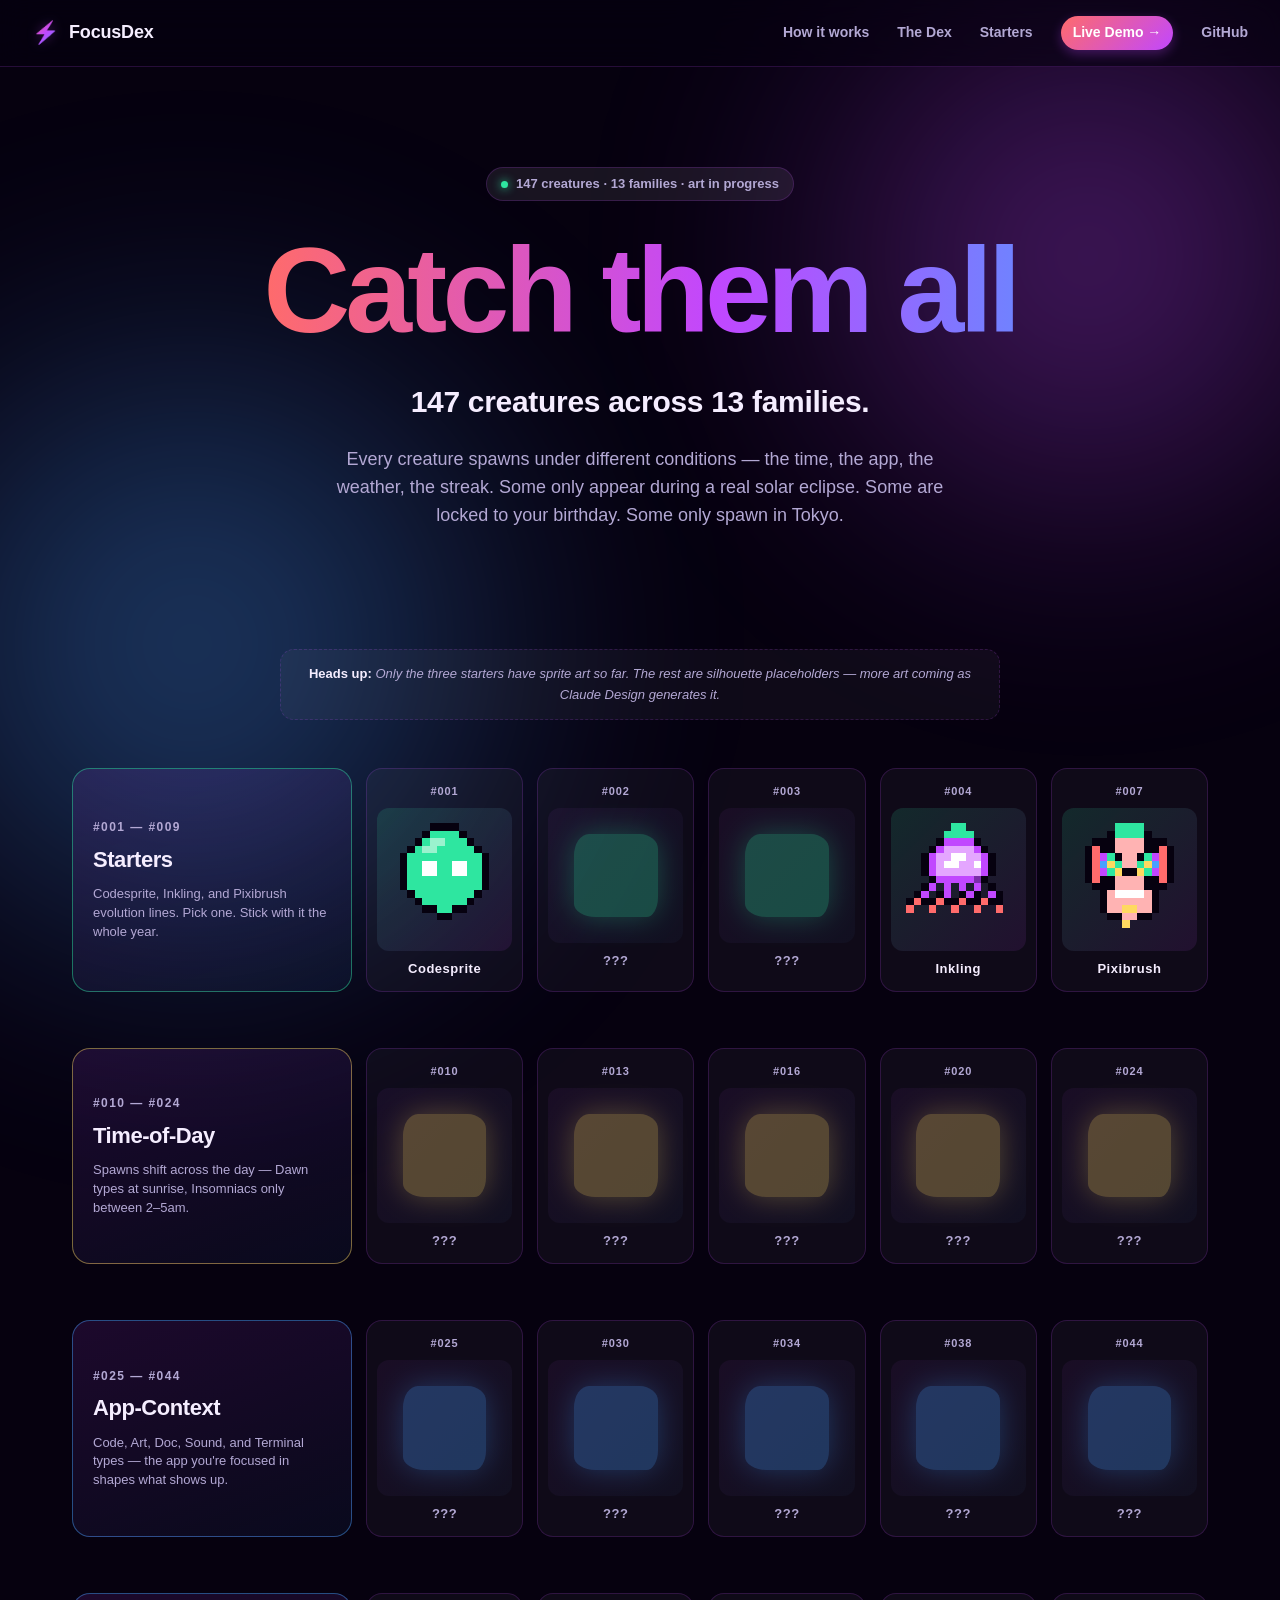
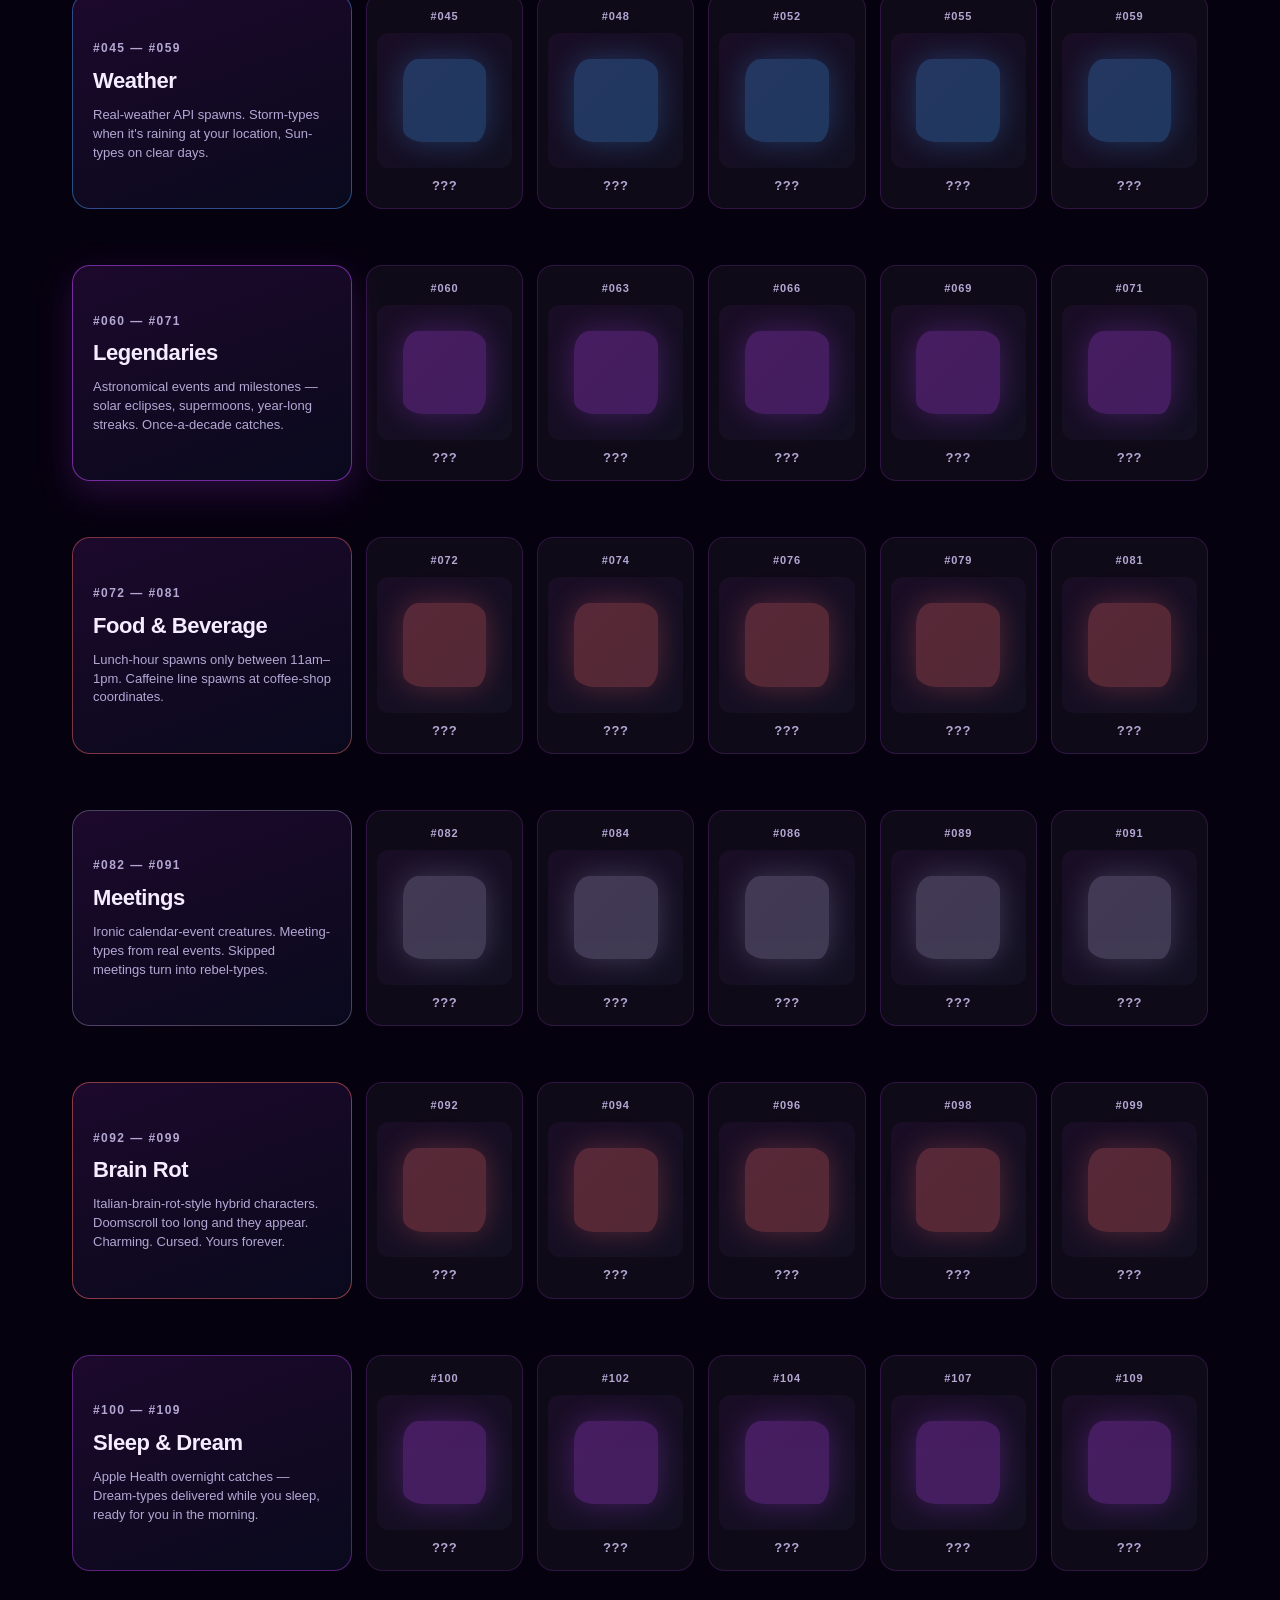
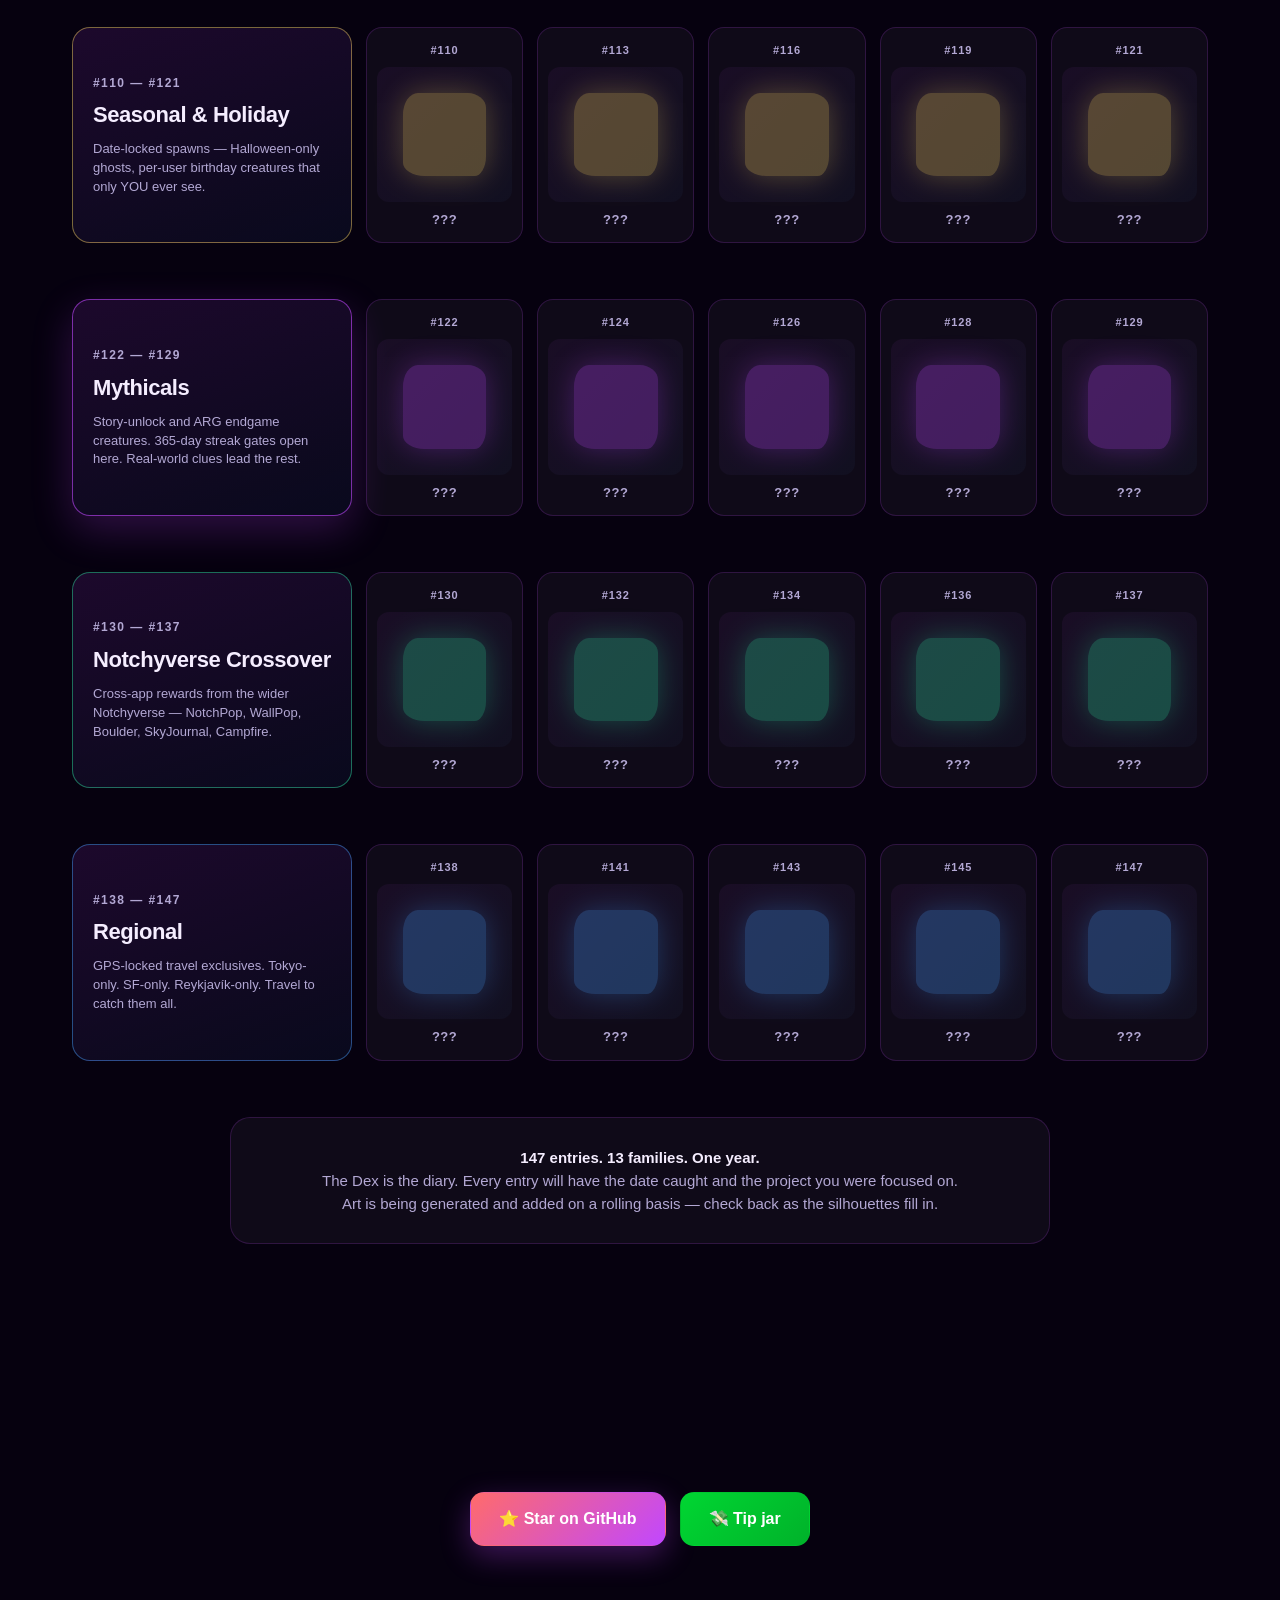
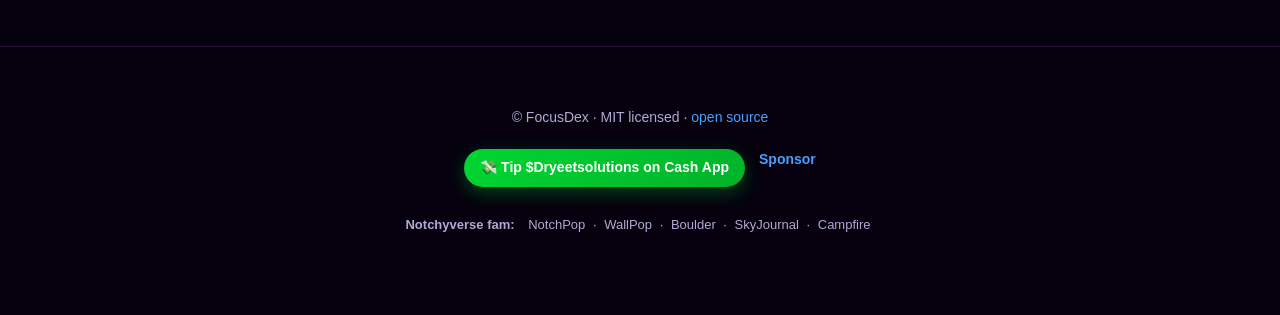
==== website/creatures.html @ 67d332ae "v0.6.0 — 30-agent polish wave: full dex + new screens + ops + docs App — 147 creatures wired: - All " ====
<!DOCTYPE html>
<html lang="en">
<head>
<meta charset="UTF-8">
<meta name="viewport" content="width=device-width, initial-scale=1.0">
<title>FocusDex — Catch them all. 147 creatures across 13 families.</title>
<meta name="description" content="The full FocusDex creature gallery — 147 creatures across 13 families. Starters, Time-of-Day, App-Context, Weather, Legendaries, Brain Rot, Mythicals, and more.">
<meta property="og:title" content="FocusDex — The full Pokédex">
<meta property="og:description" content="147 creatures across 13 families. Built from your year of focus.">
<meta property="og:type" content="website">
<link rel="stylesheet" href="styles.css">
<style>
  /* ===== creatures gallery — page-local styles ===== */
  .gallery-note {
    max-width: 720px; margin: 0 auto 48px;
    text-align: center;
    padding: 14px 22px;
    background: var(--card);
    border: 1px dashed var(--border);
    border-radius: 14px;
    font-size: 13px; color: var(--text-dim);
    font-style: italic;
  }
  .gallery-note strong { color: var(--text); font-style: normal; }

  .family-block {
    max-width: 1200px;
    margin: 0 auto 56px;
    padding: 0 32px;
  }
  .family-row {
    display: grid;
    grid-template-columns: 280px repeat(5, 1fr);
    gap: 14px;
    align-items: stretch;
  }
  @media (max-width: 1024px) {
    .family-row { grid-template-columns: 1fr 1fr 1fr; }
    .family-header { grid-column: 1 / -1; }
  }
  @media (max-width: 560px) {
    .family-row { grid-template-columns: 1fr 1fr; }
  }

  .family-header {
    padding: 22px 20px;
    background: linear-gradient(160deg, rgba(193, 71, 255, 0.12), rgba(71, 160, 255, 0.06));
    border: 1px solid var(--border);
    border-radius: 18px;
    display: flex; flex-direction: column; justify-content: center;
  }
  .family-header .family-range {
    font-size: 12px; font-weight: 800;
    letter-spacing: 0.12em;
    color: var(--text-dim);
    font-feature-settings: "tnum";
    margin-bottom: 6px;
  }
  .family-header h3 {
    font-size: 22px; font-weight: 900;
    letter-spacing: -0.02em;
    margin-bottom: 8px;
    color: var(--text);
  }
  .family-header p {
    font-size: 13px; color: var(--text-dim); line-height: 1.45;
  }

  .creature-cell {
    background: var(--card);
    border: 1px solid var(--border);
    border-radius: 16px;
    padding: 14px 10px 12px;
    text-align: center;
    transition: transform 180ms, background 180ms, box-shadow 180ms;
    display: flex; flex-direction: column; align-items: center; gap: 8px;
    position: relative;
    overflow: hidden;
  }
  .creature-cell:hover {
    transform: translateY(-3px);
    background: var(--card-hi);
    box-shadow: 0 10px 28px rgba(193, 71, 255, 0.18);
  }
  .creature-cell .cell-dex {
    font-size: 11px; font-weight: 800;
    color: var(--text-dim);
    letter-spacing: 0.08em;
    font-feature-settings: "tnum";
  }
  .creature-cell .cell-art {
    width: 100%;
    aspect-ratio: 1;
    display: flex; align-items: center; justify-content: center;
    padding: 8px;
    border-radius: 12px;
    background: linear-gradient(135deg, rgba(193, 71, 255, 0.06), rgba(71, 160, 255, 0.04));
    image-rendering: pixelated;
  }
  .creature-cell .cell-name {
    font-size: 13px; font-weight: 800;
    color: var(--text-dim);
    letter-spacing: 0.04em;
  }
  .creature-cell.has-art .cell-name {
    color: var(--text);
  }
  .creature-cell.has-art .cell-art {
    background: linear-gradient(135deg, rgba(46, 230, 160, 0.14), rgba(193, 71, 255, 0.10));
  }

  /* silhouette block — tinted by family type */
  .silhouette {
    width: 70%; aspect-ratio: 1;
    background: currentColor;
    opacity: 0.28;
    border-radius: 18% 22% 14% 26% / 26% 18% 24% 16%;
    filter: blur(0.4px);
    animation: silhouettePulse 4s ease-in-out infinite;
    box-shadow: 0 0 30px currentColor;
  }
  @keyframes silhouettePulse {
    0%, 100% { transform: scale(1); opacity: 0.28; }
    50% { transform: scale(1.04); opacity: 0.38; }
  }

  /* family color tints — applied at row level */
  .fam-starters    { color: var(--mint); }
  .fam-tod         { color: var(--yellow); }
  .fam-app         { color: var(--blue); }
  .fam-weather     { color: var(--blue); }
  .fam-legendary   { color: var(--magenta); }
  .fam-food        { color: var(--pink); }
  .fam-meetings    { color: var(--text-dim); }
  .fam-brainrot    { color: var(--pink); }
  .fam-sleep       { color: var(--magenta); }
  .fam-seasonal    { color: var(--yellow); }
  .fam-mythical    { color: var(--magenta); }
  .fam-notchyverse { color: var(--mint); }
  .fam-regional    { color: var(--blue); }

  /* family header accent borders */
  .family-header.fam-starters    { border-color: rgba(46, 230, 160, 0.45); }
  .family-header.fam-tod         { border-color: rgba(255, 217, 96, 0.45); }
  .family-header.fam-app         { border-color: rgba(71, 160, 255, 0.45); }
  .family-header.fam-weather     { border-color: rgba(71, 160, 255, 0.45); }
  .family-header.fam-legendary   { border-color: rgba(193, 71, 255, 0.55); box-shadow: 0 12px 36px rgba(193, 71, 255, 0.18); }
  .family-header.fam-food        { border-color: rgba(255, 107, 107, 0.45); }
  .family-header.fam-meetings    { border-color: rgba(179, 168, 212, 0.35); }
  .family-header.fam-brainrot    { border-color: rgba(255, 107, 107, 0.5); }
  .family-header.fam-sleep       { border-color: rgba(193, 71, 255, 0.4); }
  .family-header.fam-seasonal    { border-color: rgba(255, 217, 96, 0.45); }
  .family-header.fam-mythical    { border-color: rgba(193, 71, 255, 0.6); box-shadow: 0 14px 40px rgba(193, 71, 255, 0.22); }
  .family-header.fam-notchyverse { border-color: rgba(46, 230, 160, 0.45); }
  .family-header.fam-regional    { border-color: rgba(71, 160, 255, 0.45); }

  /* the bottom callout */
  .gallery-footer-note {
    max-width: 820px; margin: 40px auto 0;
    text-align: center; padding: 28px 24px;
    background: var(--card);
    border: 1px solid var(--border);
    border-radius: 20px;
    color: var(--text-dim);
    font-size: 15px;
  }
  .gallery-footer-note strong { color: var(--text); }
</style>
</head>
<body>

<!-- nav -->
<nav>
  <div class="nav-brand">
    <span class="nav-logo">⚡</span>
    <span class="nav-name">FocusDex</span>
  </div>
  <div class="nav-links">
    <a href="index.html#how">How it works</a>
    <a href="index.html#dex">The Dex</a>
    <a href="index.html#starters">Starters</a>
    <a href="/demo/" class="nav-demo">Live Demo →</a>
    <a href="https://github.com/bendawg2010/FocusDex" target="_blank" rel="noopener">GitHub</a>
  </div>
</nav>

<!-- hero -->
<section class="hero">
  <div class="hero-inner">
    <div class="status-pill">
      <span class="status-dot"></span> 147 creatures · 13 families · art in progress
    </div>
    <h1 class="hero-title">
      <span class="grad-text">Catch them all</span>
    </h1>
    <p class="hero-tagline">
      147 creatures across 13 families.
    </p>
    <p class="hero-sub">
      Every creature spawns under different conditions — the time, the app, the weather, the streak.
      Some only appear during a real solar eclipse. Some are locked to your birthday. Some only spawn in Tokyo.
    </p>
  </div>
</section>

<!-- art note -->
<div class="gallery-note">
  <strong>Heads up:</strong> Only the three starters have sprite art so far. The rest are silhouette placeholders — more art coming as Claude Design generates it.
</div>

<!-- ====================================================================
     THE 13 FAMILIES
     ==================================================================== -->

<!-- 1. Starters -->
<section class="family-block">
  <div class="family-row fam-starters">
    <div class="family-header fam-starters">
      <div class="family-range">#001 — #009</div>
      <h3>Starters</h3>
      <p>Codesprite, Inkling, and Pixibrush evolution lines. Pick one. Stick with it the whole year.</p>
    </div>
    <div class="creature-cell has-art">
      <div class="cell-dex">#001</div>
      <div class="cell-art"><div data-pixel-art="codesprite"></div></div>
      <div class="cell-name">Codesprite</div>
    </div>
    <div class="creature-cell">
      <div class="cell-dex">#002</div>
      <div class="cell-art"><div class="silhouette"></div></div>
      <div class="cell-name">???</div>
    </div>
    <div class="creature-cell">
      <div class="cell-dex">#003</div>
      <div class="cell-art"><div class="silhouette"></div></div>
      <div class="cell-name">???</div>
    </div>
    <div class="creature-cell has-art">
      <div class="cell-dex">#004</div>
      <div class="cell-art"><div data-pixel-art="inkling"></div></div>
      <div class="cell-name">Inkling</div>
    </div>
    <div class="creature-cell has-art">
      <div class="cell-dex">#007</div>
      <div class="cell-art"><div data-pixel-art="pixibrush"></div></div>
      <div class="cell-name">Pixibrush</div>
    </div>
  </div>
</section>

<!-- 2. Time-of-Day -->
<section class="family-block">
  <div class="family-row fam-tod">
    <div class="family-header fam-tod">
      <div class="family-range">#010 — #024</div>
      <h3>Time-of-Day</h3>
      <p>Spawns shift across the day — Dawn types at sunrise, Insomniacs only between 2–5am.</p>
    </div>
    <div class="creature-cell"><div class="cell-dex">#010</div><div class="cell-art"><div class="silhouette"></div></div><div class="cell-name">???</div></div>
    <div class="creature-cell"><div class="cell-dex">#013</div><div class="cell-art"><div class="silhouette"></div></div><div class="cell-name">???</div></div>
    <div class="creature-cell"><div class="cell-dex">#016</div><div class="cell-art"><div class="silhouette"></div></div><div class="cell-name">???</div></div>
    <div class="creature-cell"><div class="cell-dex">#020</div><div class="cell-art"><div class="silhouette"></div></div><div class="cell-name">???</div></div>
    <div class="creature-cell"><div class="cell-dex">#024</div><div class="cell-art"><div class="silhouette"></div></div><div class="cell-name">???</div></div>
  </div>
</section>

<!-- 3. App-Context -->
<section class="family-block">
  <div class="family-row fam-app">
    <div class="family-header fam-app">
      <div class="family-range">#025 — #044</div>
      <h3>App-Context</h3>
      <p>Code, Art, Doc, Sound, and Terminal types — the app you're focused in shapes what shows up.</p>
    </div>
    <div class="creature-cell"><div class="cell-dex">#025</div><div class="cell-art"><div class="silhouette"></div></div><div class="cell-name">???</div></div>
    <div class="creature-cell"><div class="cell-dex">#030</div><div class="cell-art"><div class="silhouette"></div></div><div class="cell-name">???</div></div>
    <div class="creature-cell"><div class="cell-dex">#034</div><div class="cell-art"><div class="silhouette"></div></div><div class="cell-name">???</div></div>
    <div class="creature-cell"><div class="cell-dex">#038</div><div class="cell-art"><div class="silhouette"></div></div><div class="cell-name">???</div></div>
    <div class="creature-cell"><div class="cell-dex">#044</div><div class="cell-art"><div class="silhouette"></div></div><div class="cell-name">???</div></div>
  </div>
</section>

<!-- 4. Weather -->
<section class="family-block">
  <div class="family-row fam-weather">
    <div class="family-header fam-weather">
      <div class="family-range">#045 — #059</div>
      <h3>Weather</h3>
      <p>Real-weather API spawns. Storm-types when it's raining at your location, Sun-types on clear days.</p>
    </div>
    <div class="creature-cell"><div class="cell-dex">#045</div><div class="cell-art"><div class="silhouette"></div></div><div class="cell-name">???</div></div>
    <div class="creature-cell"><div class="cell-dex">#048</div><div class="cell-art"><div class="silhouette"></div></div><div class="cell-name">???</div></div>
    <div class="creature-cell"><div class="cell-dex">#052</div><div class="cell-art"><div class="silhouette"></div></div><div class="cell-name">???</div></div>
    <div class="creature-cell"><div class="cell-dex">#055</div><div class="cell-art"><div class="silhouette"></div></div><div class="cell-name">???</div></div>
    <div class="creature-cell"><div class="cell-dex">#059</div><div class="cell-art"><div class="silhouette"></div></div><div class="cell-name">???</div></div>
  </div>
</section>

<!-- 5. Legendaries -->
<section class="family-block">
  <div class="family-row fam-legendary">
    <div class="family-header fam-legendary">
      <div class="family-range">#060 — #071</div>
      <h3>Legendaries</h3>
      <p>Astronomical events and milestones — solar eclipses, supermoons, year-long streaks. Once-a-decade catches.</p>
    </div>
    <div class="creature-cell"><div class="cell-dex">#060</div><div class="cell-art"><div class="silhouette"></div></div><div class="cell-name">???</div></div>
    <div class="creature-cell"><div class="cell-dex">#063</div><div class="cell-art"><div class="silhouette"></div></div><div class="cell-name">???</div></div>
    <div class="creature-cell"><div class="cell-dex">#066</div><div class="cell-art"><div class="silhouette"></div></div><div class="cell-name">???</div></div>
    <div class="creature-cell"><div class="cell-dex">#069</div><div class="cell-art"><div class="silhouette"></div></div><div class="cell-name">???</div></div>
    <div class="creature-cell"><div class="cell-dex">#071</div><div class="cell-art"><div class="silhouette"></div></div><div class="cell-name">???</div></div>
  </div>
</section>

<!-- 6. Food & Beverage -->
<section class="family-block">
  <div class="family-row fam-food">
    <div class="family-header fam-food">
      <div class="family-range">#072 — #081</div>
      <h3>Food &amp; Beverage</h3>
      <p>Lunch-hour spawns only between 11am–1pm. Caffeine line spawns at coffee-shop coordinates.</p>
    </div>
    <div class="creature-cell"><div class="cell-dex">#072</div><div class="cell-art"><div class="silhouette"></div></div><div class="cell-name">???</div></div>
    <div class="creature-cell"><div class="cell-dex">#074</div><div class="cell-art"><div class="silhouette"></div></div><div class="cell-name">???</div></div>
    <div class="creature-cell"><div class="cell-dex">#076</div><div class="cell-art"><div class="silhouette"></div></div><div class="cell-name">???</div></div>
    <div class="creature-cell"><div class="cell-dex">#079</div><div class="cell-art"><div class="silhouette"></div></div><div class="cell-name">???</div></div>
    <div class="creature-cell"><div class="cell-dex">#081</div><div class="cell-art"><div class="silhouette"></div></div><div class="cell-name">???</div></div>
  </div>
</section>

<!-- 7. Meetings -->
<section class="family-block">
  <div class="family-row fam-meetings">
    <div class="family-header fam-meetings">
      <div class="family-range">#082 — #091</div>
      <h3>Meetings</h3>
      <p>Ironic calendar-event creatures. Meeting-types from real events. Skipped meetings turn into rebel-types.</p>
    </div>
    <div class="creature-cell"><div class="cell-dex">#082</div><div class="cell-art"><div class="silhouette"></div></div><div class="cell-name">???</div></div>
    <div class="creature-cell"><div class="cell-dex">#084</div><div class="cell-art"><div class="silhouette"></div></div><div class="cell-name">???</div></div>
    <div class="creature-cell"><div class="cell-dex">#086</div><div class="cell-art"><div class="silhouette"></div></div><div class="cell-name">???</div></div>
    <div class="creature-cell"><div class="cell-dex">#089</div><div class="cell-art"><div class="silhouette"></div></div><div class="cell-name">???</div></div>
    <div class="creature-cell"><div class="cell-dex">#091</div><div class="cell-art"><div class="silhouette"></div></div><div class="cell-name">???</div></div>
  </div>
</section>

<!-- 8. Brain Rot -->
<section class="family-block">
  <div class="family-row fam-brainrot">
    <div class="family-header fam-brainrot">
      <div class="family-range">#092 — #099</div>
      <h3>Brain Rot</h3>
      <p>Italian-brain-rot-style hybrid characters. Doomscroll too long and they appear. Charming. Cursed. Yours forever.</p>
    </div>
    <div class="creature-cell"><div class="cell-dex">#092</div><div class="cell-art"><div class="silhouette"></div></div><div class="cell-name">???</div></div>
    <div class="creature-cell"><div class="cell-dex">#094</div><div class="cell-art"><div class="silhouette"></div></div><div class="cell-name">???</div></div>
    <div class="creature-cell"><div class="cell-dex">#096</div><div class="cell-art"><div class="silhouette"></div></div><div class="cell-name">???</div></div>
    <div class="creature-cell"><div class="cell-dex">#098</div><div class="cell-art"><div class="silhouette"></div></div><div class="cell-name">???</div></div>
    <div class="creature-cell"><div class="cell-dex">#099</div><div class="cell-art"><div class="silhouette"></div></div><div class="cell-name">???</div></div>
  </div>
</section>

<!-- 9. Sleep & Dream -->
<section class="family-block">
  <div class="family-row fam-sleep">
    <div class="family-header fam-sleep">
      <div class="family-range">#100 — #109</div>
      <h3>Sleep &amp; Dream</h3>
      <p>Apple Health overnight catches — Dream-types delivered while you sleep, ready for you in the morning.</p>
    </div>
    <div class="creature-cell"><div class="cell-dex">#100</div><div class="cell-art"><div class="silhouette"></div></div><div class="cell-name">???</div></div>
    <div class="creature-cell"><div class="cell-dex">#102</div><div class="cell-art"><div class="silhouette"></div></div><div class="cell-name">???</div></div>
    <div class="creature-cell"><div class="cell-dex">#104</div><div class="cell-art"><div class="silhouette"></div></div><div class="cell-name">???</div></div>
    <div class="creature-cell"><div class="cell-dex">#107</div><div class="cell-art"><div class="silhouette"></div></div><div class="cell-name">???</div></div>
    <div class="creature-cell"><div class="cell-dex">#109</div><div class="cell-art"><div class="silhouette"></div></div><div class="cell-name">???</div></div>
  </div>
</section>

<!-- 10. Seasonal & Holiday -->
<section class="family-block">
  <div class="family-row fam-seasonal">
    <div class="family-header fam-seasonal">
      <div class="family-range">#110 — #121</div>
      <h3>Seasonal &amp; Holiday</h3>
      <p>Date-locked spawns — Halloween-only ghosts, per-user birthday creatures that only YOU ever see.</p>
    </div>
    <div class="creature-cell"><div class="cell-dex">#110</div><div class="cell-art"><div class="silhouette"></div></div><div class="cell-name">???</div></div>
    <div class="creature-cell"><div class="cell-dex">#113</div><div class="cell-art"><div class="silhouette"></div></div><div class="cell-name">???</div></div>
    <div class="creature-cell"><div class="cell-dex">#116</div><div class="cell-art"><div class="silhouette"></div></div><div class="cell-name">???</div></div>
    <div class="creature-cell"><div class="cell-dex">#119</div><div class="cell-art"><div class="silhouette"></div></div><div class="cell-name">???</div></div>
    <div class="creature-cell"><div class="cell-dex">#121</div><div class="cell-art"><div class="silhouette"></div></div><div class="cell-name">???</div></div>
  </div>
</section>

<!-- 11. Mythicals -->
<section class="family-block">
  <div class="family-row fam-mythical">
    <div class="family-header fam-mythical">
      <div class="family-range">#122 — #129</div>
      <h3>Mythicals</h3>
      <p>Story-unlock and ARG endgame creatures. 365-day streak gates open here. Real-world clues lead the rest.</p>
    </div>
    <div class="creature-cell"><div class="cell-dex">#122</div><div class="cell-art"><div class="silhouette"></div></div><div class="cell-name">???</div></div>
    <div class="creature-cell"><div class="cell-dex">#124</div><div class="cell-art"><div class="silhouette"></div></div><div class="cell-name">???</div></div>
    <div class="creature-cell"><div class="cell-dex">#126</div><div class="cell-art"><div class="silhouette"></div></div><div class="cell-name">???</div></div>
    <div class="creature-cell"><div class="cell-dex">#128</div><div class="cell-art"><div class="silhouette"></div></div><div class="cell-name">???</div></div>
    <div class="creature-cell"><div class="cell-dex">#129</div><div class="cell-art"><div class="silhouette"></div></div><div class="cell-name">???</div></div>
  </div>
</section>

<!-- 12. Notchyverse Crossover -->
<section class="family-block">
  <div class="family-row fam-notchyverse">
    <div class="family-header fam-notchyverse">
      <div class="family-range">#130 — #137</div>
      <h3>Notchyverse Crossover</h3>
      <p>Cross-app rewards from the wider Notchyverse — NotchPop, WallPop, Boulder, SkyJournal, Campfire.</p>
    </div>
    <div class="creature-cell"><div class="cell-dex">#130</div><div class="cell-art"><div class="silhouette"></div></div><div class="cell-name">???</div></div>
    <div class="creature-cell"><div class="cell-dex">#132</div><div class="cell-art"><div class="silhouette"></div></div><div class="cell-name">???</div></div>
    <div class="creature-cell"><div class="cell-dex">#134</div><div class="cell-art"><div class="silhouette"></div></div><div class="cell-name">???</div></div>
    <div class="creature-cell"><div class="cell-dex">#136</div><div class="cell-art"><div class="silhouette"></div></div><div class="cell-name">???</div></div>
    <div class="creature-cell"><div class="cell-dex">#137</div><div class="cell-art"><div class="silhouette"></div></div><div class="cell-name">???</div></div>
  </div>
</section>

<!-- 13. Regional -->
<section class="family-block">
  <div class="family-row fam-regional">
    <div class="family-header fam-regional">
      <div class="family-range">#138 — #147</div>
      <h3>Regional</h3>
      <p>GPS-locked travel exclusives. Tokyo-only. SF-only. Reykjavík-only. Travel to catch them all.</p>
    </div>
    <div class="creature-cell"><div class="cell-dex">#138</div><div class="cell-art"><div class="silhouette"></div></div><div class="cell-name">???</div></div>
    <div class="creature-cell"><div class="cell-dex">#141</div><div class="cell-art"><div class="silhouette"></div></div><div class="cell-name">???</div></div>
    <div class="creature-cell"><div class="cell-dex">#143</div><div class="cell-art"><div class="silhouette"></div></div><div class="cell-name">???</div></div>
    <div class="creature-cell"><div class="cell-dex">#145</div><div class="cell-art"><div class="silhouette"></div></div><div class="cell-name">???</div></div>
    <div class="creature-cell"><div class="cell-dex">#147</div><div class="cell-art"><div class="silhouette"></div></div><div class="cell-name">???</div></div>
  </div>
</section>

<!-- closing note -->
<div class="gallery-footer-note">
  <strong>147 entries. 13 families. One year.</strong><br>
  The Dex is the diary. Every entry will have the date caught and the project you were focused on.<br>
  Art is being generated and added on a rolling basis — check back as the silhouettes fill in.
</div>

<!-- cta -->
<section class="section cta-section" style="padding-top: 80px;">
  <h2 class="section-title reveal">Want first dibs?</h2>
  <p class="section-lead reveal reveal-delay-1">Star the repo. We'll ping you the second v1.0 ships.</p>
  <div class="cta-row">
    <a class="btn primary" href="https://github.com/bendawg2010/FocusDex" target="_blank" rel="noopener">⭐ Star on GitHub</a>
    <a class="btn ghost cashapp-pill" href="https://cash.app/$Dryeetsolutions" target="_blank" rel="noopener">💸 Tip jar</a>
  </div>
</section>

<!-- footer -->
<footer>
  <div class="footer-main">
    <span>© FocusDex · MIT licensed · <a href="https://github.com/bendawg2010/FocusDex" target="_blank" rel="noopener">open source</a></span>
  </div>
  <div class="footer-tip">
    <a href="https://cash.app/$Dryeetsolutions" target="_blank" rel="noopener" class="cashapp">💸 Tip $Dryeetsolutions on Cash App</a>
    <a href="https://github.com/sponsors/bendawg2010" target="_blank" rel="noopener">Sponsor</a>
  </div>
  <div class="footer-fam">
    <span class="fam-label">Notchyverse fam:</span>
    <a href="#" target="_blank" rel="noopener">NotchPop</a> ·
    <a href="#" target="_blank" rel="noopener">WallPop</a> ·
    <a href="#" target="_blank" rel="noopener">Boulder</a> ·
    <a href="#" target="_blank" rel="noopener">SkyJournal</a> ·
    <a href="#" target="_blank" rel="noopener">Campfire</a>
  </div>
</footer>

<script src="pixel-art.js"></script>
<script>
  /* Gallery: stagger-in cells on scroll for a satisfying reveal. */
  (function () {
    'use strict';
    if (typeof IntersectionObserver !== 'function') return;
    var cells = document.querySelectorAll('.creature-cell, .family-header');
    cells.forEach(function (c) {
      c.style.opacity = '0';
      c.style.transform = 'translateY(16px)';
      c.style.transition = 'opacity 520ms cubic-bezier(0.2,0.7,0.2,1), transform 520ms cubic-bezier(0.2,0.7,0.2,1)';
    });
    var io = new IntersectionObserver(function (entries) {
      entries.forEach(function (entry, i) {
        if (!entry.isIntersecting) return;
        var el = entry.target;
        var sibs = Array.prototype.slice.call(el.parentNode.children);
        var idx = sibs.indexOf(el);
        el.style.transitionDelay = Math.min(idx, 6) * 60 + 'ms';
        el.style.opacity = '1';
        el.style.transform = 'translateY(0)';
        io.unobserve(el);
      });
    }, { threshold: 0.15, rootMargin: '0px 0px -40px 0px' });
    cells.forEach(function (c) { io.observe(c); });
  })();
</script>

</body>
</html>
---- website/styles.css ----
/* ====================================================================
   FocusDex — Promo Site Styles
   Brand palette + drifting orb background + animated gradient title
   ==================================================================== */

:root {
  --pink:      #FF6B6B;
  --magenta:   #C147FF;
  --blue:      #47A0FF;
  --mint:      #2EE6A0;
  --yellow:    #FFD960;
  --cashgreen: #00D632;
  --bg:        #06010f;
  --bg-2:      #0c0420;
  --text:      #f5edff;
  --text-dim:  #b3a8d4;
  --card:      rgba(255, 255, 255, 0.04);
  --card-hi:   rgba(255, 255, 255, 0.08);
  --border:    rgba(193, 71, 255, 0.18);
}

* { box-sizing: border-box; margin: 0; padding: 0; }

html { scroll-behavior: smooth; }

body {
  font-family: -apple-system, BlinkMacSystemFont, "SF Pro Text", "Helvetica Neue", sans-serif;
  background: var(--bg);
  color: var(--text);
  line-height: 1.55;
  overflow-x: hidden;
  position: relative;
  min-height: 100vh;
}

/* drifting orb background */
body::before, body::after {
  content: ""; position: fixed;
  border-radius: 50%; filter: blur(120px);
  pointer-events: none; z-index: -3;
  opacity: 0.45;
  animation: orbDrift 22s ease-in-out infinite;
}
body::before {
  width: 60vw; height: 60vw;
  top: -10vw; right: -15vw;
  background: radial-gradient(circle, var(--magenta) 0%, transparent 65%);
}
body::after {
  width: 70vw; height: 70vw;
  bottom: -15vw; left: -20vw;
  background: radial-gradient(circle, var(--blue) 0%, transparent 65%);
  animation-delay: -11s;
}
@keyframes orbDrift {
  0%, 100% { transform: translate(0, 0) scale(1); }
  33% { transform: translate(8vw, -6vw) scale(1.08); }
  66% { transform: translate(-6vw, 8vw) scale(0.92); }
}

a { color: var(--blue); text-decoration: none; transition: color 120ms; }
a:hover { color: var(--mint); }

/* ===== nav ===== */
nav {
  position: sticky; top: 0; z-index: 50;
  display: flex; align-items: center; justify-content: space-between;
  padding: 16px 32px;
  background: rgba(6, 1, 15, 0.6);
  backdrop-filter: blur(16px);
  -webkit-backdrop-filter: blur(16px);
  border-bottom: 1px solid var(--border);
}
.nav-brand { display: flex; align-items: center; gap: 10px; }
.nav-logo {
  font-size: 22px;
  background: linear-gradient(135deg, var(--pink), var(--magenta), var(--blue));
  -webkit-background-clip: text;
  background-clip: text;
  -webkit-text-fill-color: transparent;
  filter: drop-shadow(0 0 6px rgba(193, 71, 255, 0.3));
}
.nav-name { font-weight: 800; font-size: 18px; letter-spacing: -0.01em; }
.nav-links { display: flex; gap: 28px; align-items: center; }
.nav-links a { color: var(--text-dim); font-weight: 600; font-size: 14px; }
.nav-links a:hover { color: var(--text); }

/* ===== hero ===== */
.hero {
  padding: 100px 32px 80px;
  text-align: center;
  position: relative;
}
.hero-inner { max-width: 920px; margin: 0 auto; }
.status-pill {
  display: inline-flex; align-items: center; gap: 8px;
  padding: 6px 14px; border-radius: 999px;
  background: var(--card-hi); border: 1px solid var(--border);
  font-size: 13px; font-weight: 600; color: var(--text-dim);
  margin-bottom: 32px;
}
.status-dot {
  width: 7px; height: 7px; border-radius: 50%;
  background: var(--mint);
  box-shadow: 0 0 10px var(--mint);
  animation: dotPulse 1.6s ease-in-out infinite;
}
@keyframes dotPulse {
  0%, 100% { transform: scale(1); opacity: 1; }
  50% { transform: scale(1.5); opacity: 0.6; }
}

.hero-title {
  font-size: clamp(60px, 10vw, 120px);
  font-weight: 900;
  letter-spacing: -0.04em;
  line-height: 0.95;
  margin-bottom: 32px;
}
.grad-text {
  background: linear-gradient(90deg, var(--pink), var(--magenta), var(--blue), var(--mint), var(--yellow), var(--pink));
  background-size: 300% auto;
  -webkit-background-clip: text;
  background-clip: text;
  -webkit-text-fill-color: transparent;
  animation: gradShift 8s linear infinite;
}
@keyframes gradShift {
  0% { background-position: 0% center; }
  100% { background-position: 300% center; }
}

.hero-tagline {
  font-size: clamp(20px, 2.6vw, 30px);
  font-weight: 700;
  margin-bottom: 20px;
  color: var(--text);
  letter-spacing: -0.01em;
}
.hero-tagline em {
  font-style: italic;
  color: var(--mint);
}
.hero-sub {
  font-size: 18px; color: var(--text-dim);
  max-width: 640px; margin: 0 auto 40px;
}

.hero-cta {
  display: flex; gap: 14px; justify-content: center;
  flex-wrap: wrap; margin-bottom: 40px;
}

.btn {
  display: inline-flex; align-items: center; gap: 8px;
  padding: 14px 28px; border-radius: 14px;
  font-weight: 700; font-size: 16px;
  transition: transform 120ms, box-shadow 120ms;
  border: 1px solid transparent;
  cursor: pointer;
}
.btn.primary {
  color: white !important;
  background: linear-gradient(135deg, var(--pink), var(--magenta));
  box-shadow: 0 10px 30px rgba(193, 71, 255, 0.3);
}
.btn.primary:hover { transform: translateY(-2px); box-shadow: 0 14px 40px rgba(193, 71, 255, 0.5); }
.btn.ghost {
  color: var(--text);
  background: var(--card);
  border-color: var(--border);
}
.btn.ghost:hover { background: var(--card-hi); transform: translateY(-2px); }

.hero-meta {
  display: flex; justify-content: center; align-items: center;
  gap: 12px; font-size: 14px; color: var(--text-dim);
  flex-wrap: wrap;
}
.hero-meta a { color: var(--mint); font-weight: 600; }

/* ===== sections ===== */
.section {
  padding: 100px 32px;
  max-width: 1200px;
  margin: 0 auto;
}
.section-alt {
  background: rgba(193, 71, 255, 0.03);
  border-top: 1px solid var(--border);
  border-bottom: 1px solid var(--border);
  max-width: 100%;
  padding-left: 32px; padding-right: 32px;
}
.section-alt > * { max-width: 1200px; margin-left: auto; margin-right: auto; }
.section-title {
  font-size: clamp(32px, 4vw, 52px);
  font-weight: 900;
  letter-spacing: -0.03em;
  margin-bottom: 12px;
  text-align: center;
}
.section-lead {
  font-size: 18px; color: var(--text-dim);
  text-align: center; margin-bottom: 48px;
  max-width: 640px; margin-left: auto; margin-right: auto;
}

/* ===== lock-in grid ===== */
.lockin-section { padding-bottom: 60px; }
.lockin-grid {
  display: grid;
  grid-template-columns: repeat(auto-fit, minmax(220px, 1fr));
  gap: 18px;
}
.lockin-card {
  padding: 28px 22px;
  background: var(--card);
  border: 1px solid var(--border);
  border-radius: 20px;
  transition: transform 200ms, background 200ms, box-shadow 200ms;
}
.lockin-card:hover {
  transform: translateY(-4px);
  background: var(--card-hi);
}
.lockin-card-hi {
  background: linear-gradient(160deg, rgba(255, 107, 107, 0.14), rgba(193, 71, 255, 0.18));
  border-color: rgba(193, 71, 255, 0.5);
  box-shadow: 0 18px 50px rgba(193, 71, 255, 0.25);
}
.lockin-card-hi:hover {
  background: linear-gradient(160deg, rgba(255, 107, 107, 0.2), rgba(193, 71, 255, 0.24));
}
.lockin-icon {
  font-size: 32px;
  margin-bottom: 12px;
  filter: drop-shadow(0 4px 14px rgba(193, 71, 255, 0.4));
}
.lockin-card h3 {
  font-size: 19px; font-weight: 800;
  margin-bottom: 8px;
  letter-spacing: -0.01em;
}
.lockin-card p {
  font-size: 14px; color: var(--text-dim);
}
.lockin-card strong { color: var(--text); font-weight: 700; }

/* ===== loop grid ===== */
.loop-grid {
  display: grid;
  grid-template-columns: repeat(auto-fit, minmax(240px, 1fr));
  gap: 20px;
}
.loop-card {
  padding: 32px 26px;
  background: var(--card);
  border: 1px solid var(--border);
  border-radius: 20px;
  transition: transform 200ms, background 200ms;
  position: relative;
}
.loop-card:hover {
  transform: translateY(-4px);
  background: var(--card-hi);
}
.loop-num {
  font-size: 48px; font-weight: 900;
  background: linear-gradient(135deg, var(--mint), var(--blue));
  -webkit-background-clip: text;
  background-clip: text;
  -webkit-text-fill-color: transparent;
  line-height: 1;
  margin-bottom: 14px;
  font-feature-settings: "tnum";
}
.loop-card h3 {
  font-size: 22px; font-weight: 800;
  margin-bottom: 10px;
  letter-spacing: -0.01em;
}
.loop-card p {
  font-size: 15px; color: var(--text-dim);
}
.loop-card strong { color: var(--text); font-weight: 700; }

/* ===== starter cards ===== */
.starter-grid {
  display: grid;
  grid-template-columns: repeat(auto-fit, minmax(280px, 1fr));
  gap: 24px;
}
.starter-card {
  background: var(--card);
  border: 1px solid var(--border);
  border-radius: 24px;
  overflow: hidden;
  transition: transform 200ms;
}
.starter-card:hover { transform: translateY(-6px); }
.starter-art {
  aspect-ratio: 1;
  display: flex; align-items: center; justify-content: center;
  padding: 24px;
  background: linear-gradient(135deg, rgba(193, 71, 255, 0.1), rgba(71, 160, 255, 0.1));
  border-bottom: 1px solid var(--border);
  position: relative;
  image-rendering: pixelated;
}
.starter-art svg {
  filter: drop-shadow(0 6px 14px rgba(193, 71, 255, 0.5));
  animation: floatBob 3s ease-in-out infinite;
}

.nav-demo {
  background: linear-gradient(135deg, var(--pink), var(--magenta));
  color: white !important;
  padding: 6px 12px;
  border-radius: 999px;
  font-weight: 800;
  font-size: 12px;
  box-shadow: 0 4px 12px rgba(193, 71, 255, 0.3);
  transition: transform 200ms;
}
.nav-demo:hover {
  transform: translateY(-1px);
  color: white !important;
}
.starter-art[data-creature="codesprite"] { background: linear-gradient(135deg, rgba(46, 230, 160, 0.15), rgba(71, 160, 255, 0.1)); }
.starter-art[data-creature="codesprite"] .creature-placeholder { color: var(--mint); }
.starter-art[data-creature="inkling"] { background: linear-gradient(135deg, rgba(193, 71, 255, 0.18), rgba(255, 107, 107, 0.08)); }
.starter-art[data-creature="inkling"] .creature-placeholder { color: var(--magenta); }
.starter-art[data-creature="pixibrush"] { background: linear-gradient(135deg, rgba(255, 217, 96, 0.18), rgba(255, 107, 107, 0.12)); }
.starter-art[data-creature="pixibrush"] .creature-placeholder { color: var(--yellow); }
.creature-placeholder {
  filter: drop-shadow(0 0 16px currentColor);
  animation: floatBob 3s ease-in-out infinite;
}
@keyframes floatBob {
  0%, 100% { transform: translateY(0); }
  50% { transform: translateY(-12px); }
}
.starter-info { padding: 24px; }
.dex-num {
  font-size: 13px; font-weight: 700; color: var(--text-dim);
  font-feature-settings: "tnum";
  letter-spacing: 0.06em;
  margin-bottom: 6px;
}
.starter-info h3 {
  font-size: 26px; font-weight: 900;
  letter-spacing: -0.02em;
  margin-bottom: 10px;
}
.type-row {
  display: flex; gap: 6px;
  margin-bottom: 12px;
}
.type-badge {
  padding: 4px 10px; border-radius: 999px;
  font-size: 11px; font-weight: 800;
  letter-spacing: 0.06em;
  text-transform: uppercase;
}
.type-code { background: rgba(46, 230, 160, 0.18); color: var(--mint); }
.type-spirit { background: rgba(193, 71, 255, 0.18); color: var(--magenta); }
.type-art { background: rgba(255, 107, 107, 0.18); color: var(--pink); }
.type-doc { background: rgba(71, 160, 255, 0.18); color: var(--blue); }
.type-pixel { background: rgba(255, 217, 96, 0.18); color: var(--yellow); }
.starter-info p { font-size: 14px; color: var(--text-dim); }
.starter-info strong { color: var(--text); }

/* ===== spawn grid ===== */
.spawn-grid {
  display: grid;
  grid-template-columns: repeat(auto-fit, minmax(220px, 1fr));
  gap: 16px;
}
.spawn-tile {
  padding: 24px 20px;
  background: var(--card);
  border: 1px solid var(--border);
  border-radius: 16px;
  transition: transform 160ms, background 160ms;
}
.spawn-tile:hover { background: var(--card-hi); transform: translateY(-2px); }
.spawn-emoji {
  font-size: 32px; display: block; margin-bottom: 10px;
  filter: drop-shadow(0 4px 12px rgba(193, 71, 255, 0.3));
}
.spawn-tile h4 {
  font-size: 16px; font-weight: 800;
  margin-bottom: 6px;
  letter-spacing: -0.01em;
}
.spawn-tile p { font-size: 13px; color: var(--text-dim); }

/* ===== dex stats ===== */
.dex-stats {
  display: grid;
  grid-template-columns: repeat(auto-fit, minmax(140px, 1fr));
  gap: 16px;
  max-width: 900px; margin: 0 auto;
}
.dex-stat {
  text-align: center;
  padding: 28px 12px;
  background: var(--card);
  border: 1px solid var(--border);
  border-radius: 20px;
}
.stat-num {
  display: block;
  font-size: 48px; font-weight: 900;
  background: linear-gradient(135deg, var(--pink), var(--magenta));
  -webkit-background-clip: text;
  background-clip: text;
  -webkit-text-fill-color: transparent;
  letter-spacing: -0.04em;
  font-feature-settings: "tnum";
  line-height: 1;
}
.stat-label {
  display: block;
  font-size: 12px; font-weight: 700;
  color: var(--text-dim);
  letter-spacing: 0.08em;
  text-transform: uppercase;
  margin-top: 6px;
}

/* ===== notchy ===== */
.notchy-section { padding: 80px 32px; }
.notchy-row {
  display: grid;
  grid-template-columns: 1fr 1.4fr;
  gap: 48px;
  align-items: center;
  max-width: 1000px; margin: 0 auto;
}
.notchy-art {
  display: flex; justify-content: center;
}
.notch-mock {
  width: 320px; max-width: 100%;
  height: 80px;
  background: #000;
  border-radius: 0 0 20px 20px;
  position: relative;
  border-left: 1px solid #1a1a1a;
  border-right: 1px solid #1a1a1a;
  border-bottom: 1px solid #1a1a1a;
}
.notch-shape {
  position: absolute;
  top: 0; left: 50%; transform: translateX(-50%);
  width: 180px; height: 36px;
  background: #000;
  border-radius: 0 0 18px 18px;
  display: flex; align-items: center; justify-content: center;
  box-shadow: 0 0 24px rgba(193, 71, 255, 0.4);
}
.notchy-emoji {
  font-size: 18px; color: var(--magenta);
  filter: drop-shadow(0 0 10px var(--magenta));
  animation: floatBob 2.4s ease-in-out infinite;
}
.notchy-info h2 {
  font-size: clamp(28px, 3.6vw, 42px);
  font-weight: 900;
  letter-spacing: -0.03em;
  margin-bottom: 20px;
}
.notchy-info p {
  font-size: 17px;
  color: var(--text-dim);
  margin-bottom: 14px;
}

/* ===== cta ===== */
.cta-section { text-align: center; }
.cta-row { display: flex; gap: 14px; justify-content: center; flex-wrap: wrap; }
.cta-row .cashapp-pill {
  background: linear-gradient(135deg, var(--cashgreen), #00B22A);
  color: white !important;
  border-color: transparent;
}

/* ===== download gate ===== */
.dl-gate {
  position: fixed; inset: 0; z-index: 100;
  background: rgba(6, 1, 15, 0.85);
  backdrop-filter: blur(12px);
  -webkit-backdrop-filter: blur(12px);
  display: flex; align-items: center; justify-content: center;
  padding: 24px;
  animation: gateIn 200ms ease-out;
}
@keyframes gateIn {
  from { opacity: 0; }
  to { opacity: 1; }
}
.dl-gate-card {
  background: var(--bg-2);
  border: 1px solid var(--border);
  border-radius: 24px;
  max-width: 540px; width: 100%;
  padding: 36px 32px 32px;
  position: relative;
  box-shadow: 0 30px 80px rgba(0, 0, 0, 0.6);
}
.dl-gate-close {
  position: absolute; top: 16px; right: 16px;
  width: 36px; height: 36px;
  background: var(--card);
  border: 1px solid var(--border);
  border-radius: 50%;
  color: var(--text);
  font-size: 20px;
  cursor: pointer;
  display: flex; align-items: center; justify-content: center;
}
.dl-gate-close:hover { background: var(--card-hi); }
.dl-gate-icon {
  font-size: 40px;
  margin-bottom: 12px;
}
.dl-gate-title {
  font-size: 24px; font-weight: 900;
  letter-spacing: -0.02em;
  margin-bottom: 12px;
}
.dl-gate-lead {
  font-size: 14px; color: var(--text-dim);
  margin-bottom: 18px;
}
.dl-gate-card ol {
  margin: 0 0 16px 20px;
  font-size: 14px; color: var(--text-dim);
}
.dl-gate-card ol li { margin-bottom: 6px; }
.dl-gate-card ol strong { color: var(--text); }
.dl-gate-note {
  font-size: 13px; color: var(--text-dim);
  margin-bottom: 20px;
  font-style: italic;
}
.dl-gate-btn {
  width: 100%;
  justify-content: center;
}
.dl-gate-btn[data-locked="true"] {
  opacity: 0.5;
  pointer-events: none;
}
.dl-gate-tip-row {
  display: flex; gap: 12px; justify-content: center;
  margin-top: 18px; padding-top: 18px;
  border-top: 1px solid var(--border);
  flex-wrap: wrap;
}
.dl-gate-tip-row a {
  font-size: 13px; font-weight: 700;
  padding: 6px 12px; border-radius: 999px;
  background: var(--card); color: var(--text);
}
.dl-gate-tip-row a:hover { background: var(--card-hi); }
.dl-gate-tip-row .cashapp {
  background: linear-gradient(135deg, var(--cashgreen), #00B22A);
  color: white !important;
  box-shadow: 0 4px 14px rgba(0, 214, 50, 0.30);
}

/* ===== footer ===== */
footer {
  padding: 60px 32px 80px;
  border-top: 1px solid var(--border);
  text-align: center;
  background: rgba(6, 1, 15, 0.5);
}
.footer-main { color: var(--text-dim); margin-bottom: 20px; font-size: 14px; }
.footer-tip {
  display: flex; gap: 14px; justify-content: center;
  flex-wrap: wrap; margin-bottom: 28px;
}
.footer-tip a { font-weight: 700; font-size: 14px; }
.cashapp {
  background: linear-gradient(135deg, var(--cashgreen), #00B22A);
  padding: 8px 16px; border-radius: 999px;
  font-weight: 800; color: white !important;
  box-shadow: 0 6px 18px rgba(0, 214, 50, 0.30);
}
.footer-pages {
  margin: 0 auto 18px;
  font-size: 13px;
  color: var(--text-dim);
  text-align: center;
}
.footer-pages a {
  color: var(--text-dim);
  margin: 0 4px;
  font-weight: 600;
}
.footer-pages a:hover { color: var(--mint); }

.footer-fam {
  font-size: 13px;
  color: var(--text-dim);
}
.fam-label { font-weight: 700; margin-right: 6px; }
.footer-fam a { color: var(--text-dim); margin: 0 4px; }
.footer-fam a:hover { color: var(--mint); }

/* ===== scroll reveals ===== */
.reveal {
  opacity: 0;
  transform: translateY(28px);
  transition: opacity 700ms cubic-bezier(0.2, 0.7, 0.2, 1),
              transform 700ms cubic-bezier(0.2, 0.7, 0.2, 1);
  will-change: opacity, transform;
}
.reveal.is-visible {
  opacity: 1;
  transform: translateY(0);
}
.reveal.reveal-delay-1 { transition-delay: 80ms; }
.reveal.reveal-delay-2 { transition-delay: 160ms; }
.reveal.reveal-delay-3 { transition-delay: 240ms; }

/* ===== 3D tilt on starter cards ===== */
.starter-card {
  transform-style: preserve-3d;
  perspective: 1000px;
  transition: transform 220ms cubic-bezier(0.2, 0.7, 0.2, 1), box-shadow 220ms;
  will-change: transform;
}
.starter-card:hover {
  box-shadow: 0 30px 80px rgba(193, 71, 255, 0.25);
}

/* ===== orb cursor parallax ===== */
body::before {
  transform: translate(var(--orb-x, 0), var(--orb-y, 0));
  transition: transform 1.2s cubic-bezier(0.2, 0.7, 0.2, 1);
}
body::after {
  transform: translate(calc(var(--orb-x, 0) * -1), calc(var(--orb-y, 0) * -1));
  transition: transform 1.2s cubic-bezier(0.2, 0.7, 0.2, 1);
}

/* ===== count-up stat numbers ===== */
.stat-num {
  font-variant-numeric: tabular-nums;
  transition: filter 200ms;
}
.dex-stat:hover .stat-num {
  filter: drop-shadow(0 0 12px rgba(255, 107, 107, 0.6));
}

/* ===== spawn tile hover sparkle ===== */
.spawn-tile {
  position: relative;
  overflow: hidden;
}
.spawn-tile::after {
  content: "";
  position: absolute;
  inset: -50%;
  background: radial-gradient(circle, rgba(255, 217, 96, 0.25), transparent 60%);
  opacity: 0;
  pointer-events: none;
  transition: opacity 320ms;
}
.spawn-tile:hover::after { opacity: 1; }
.spawn-tile:hover .spawn-emoji {
  animation: emojiPop 0.45s cubic-bezier(0.34, 1.6, 0.5, 1);
}
@keyframes emojiPop {
  0% { transform: scale(1); }
  50% { transform: scale(1.18) rotate(-6deg); }
  100% { transform: scale(1); }
}

/* ===== loop-card glow on hover ===== */
.loop-card { position: relative; overflow: hidden; }
.loop-card::after {
  content: "";
  position: absolute;
  inset: -1px;
  border-radius: 21px;
  background: linear-gradient(135deg, rgba(255, 107, 107, 0.5), rgba(71, 160, 255, 0.5));
  opacity: 0;
  z-index: -1;
  transition: opacity 280ms;
  filter: blur(20px);
}
.loop-card:hover::after { opacity: 0.45; }

/* ===== nav scroll shadow ===== */
nav {
  transition: background 240ms, backdrop-filter 240ms, box-shadow 240ms;
}

/* ===== prefers-reduced-motion ===== */
@media (prefers-reduced-motion: reduce) {
  .reveal { opacity: 1 !important; transform: none !important; transition: none !important; }
  body::before, body::after { animation: none !important; }
  .grad-text { animation: none !important; }
  .starter-card { transform: none !important; }
}

/* ===== responsive ===== */
@media (max-width: 768px) {
  nav { padding: 12px 20px; }
  .nav-links { gap: 16px; }
  .nav-links a:not(.nav-name) { font-size: 13px; }
  .hero { padding: 60px 20px 60px; }
  .section { padding: 60px 20px; }
  .notchy-row { grid-template-columns: 1fr; text-align: center; }
  .hero-meta { gap: 8px; font-size: 13px; }
}
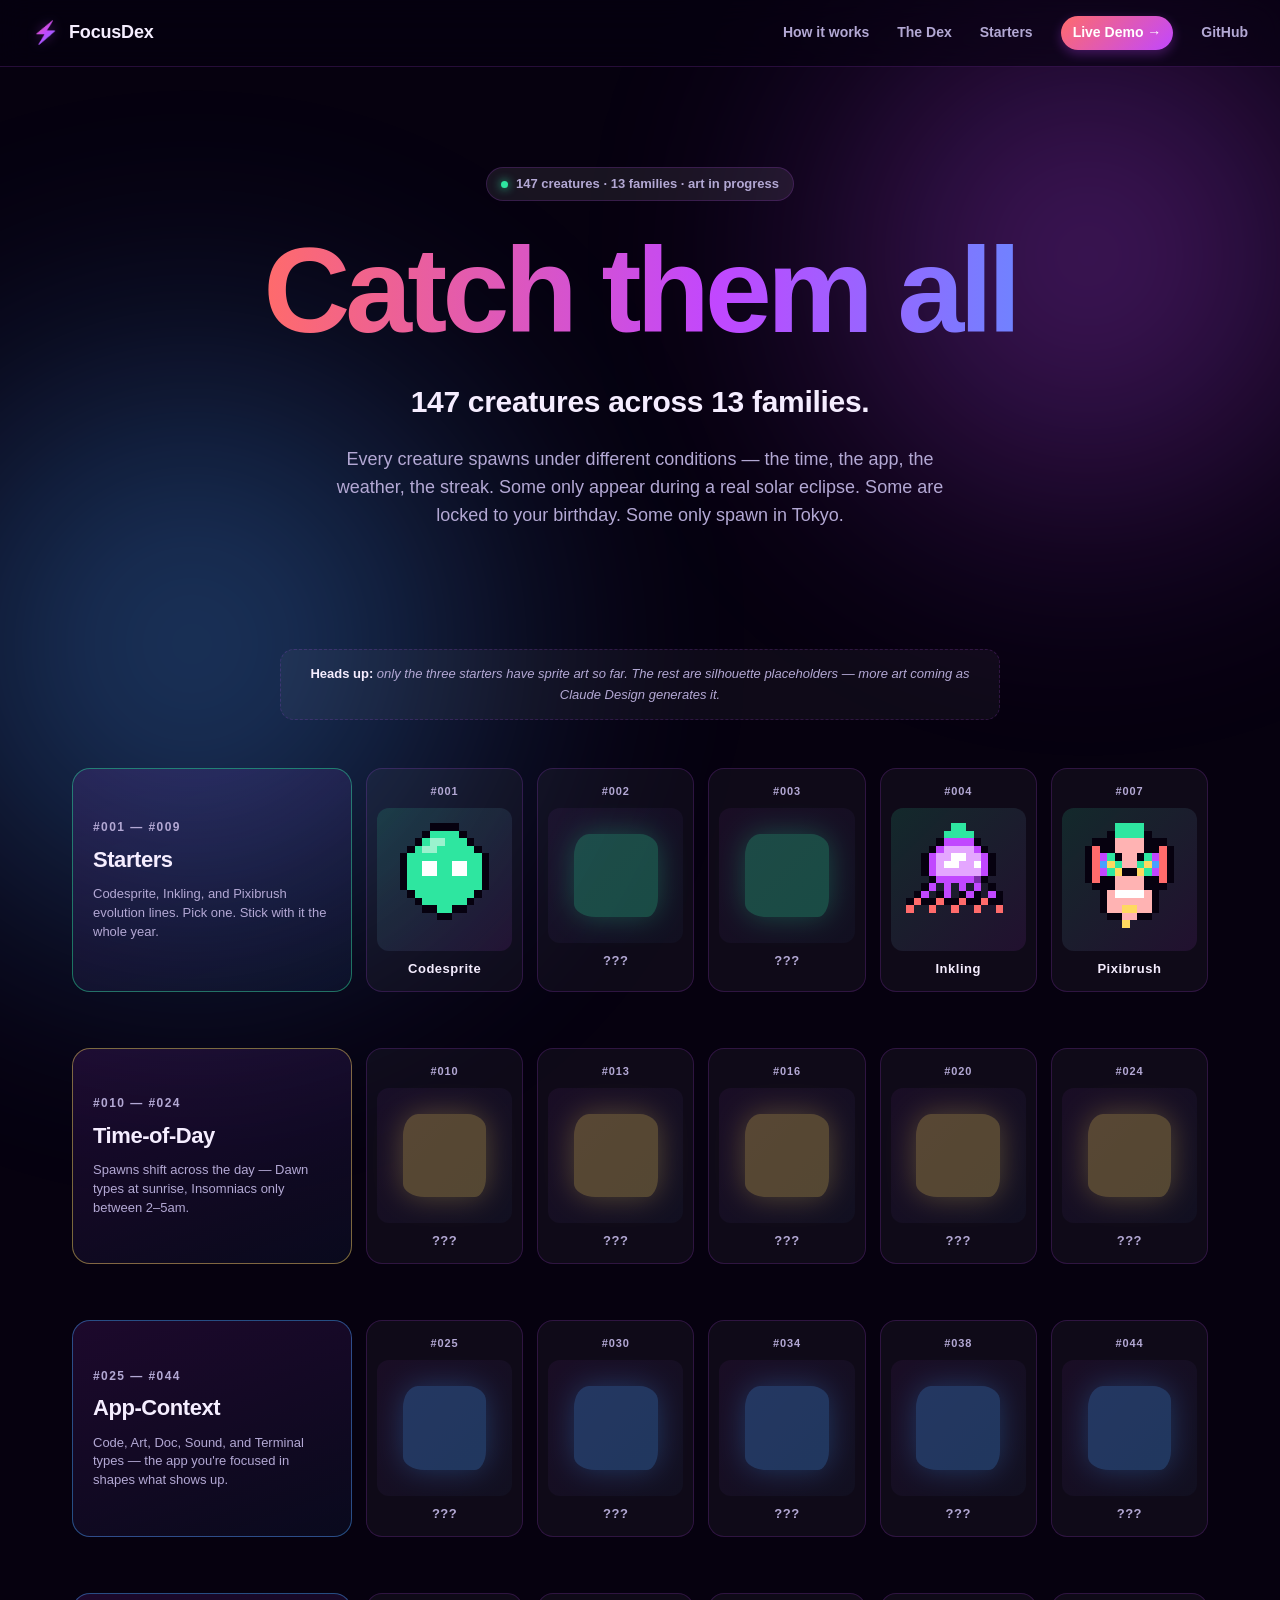
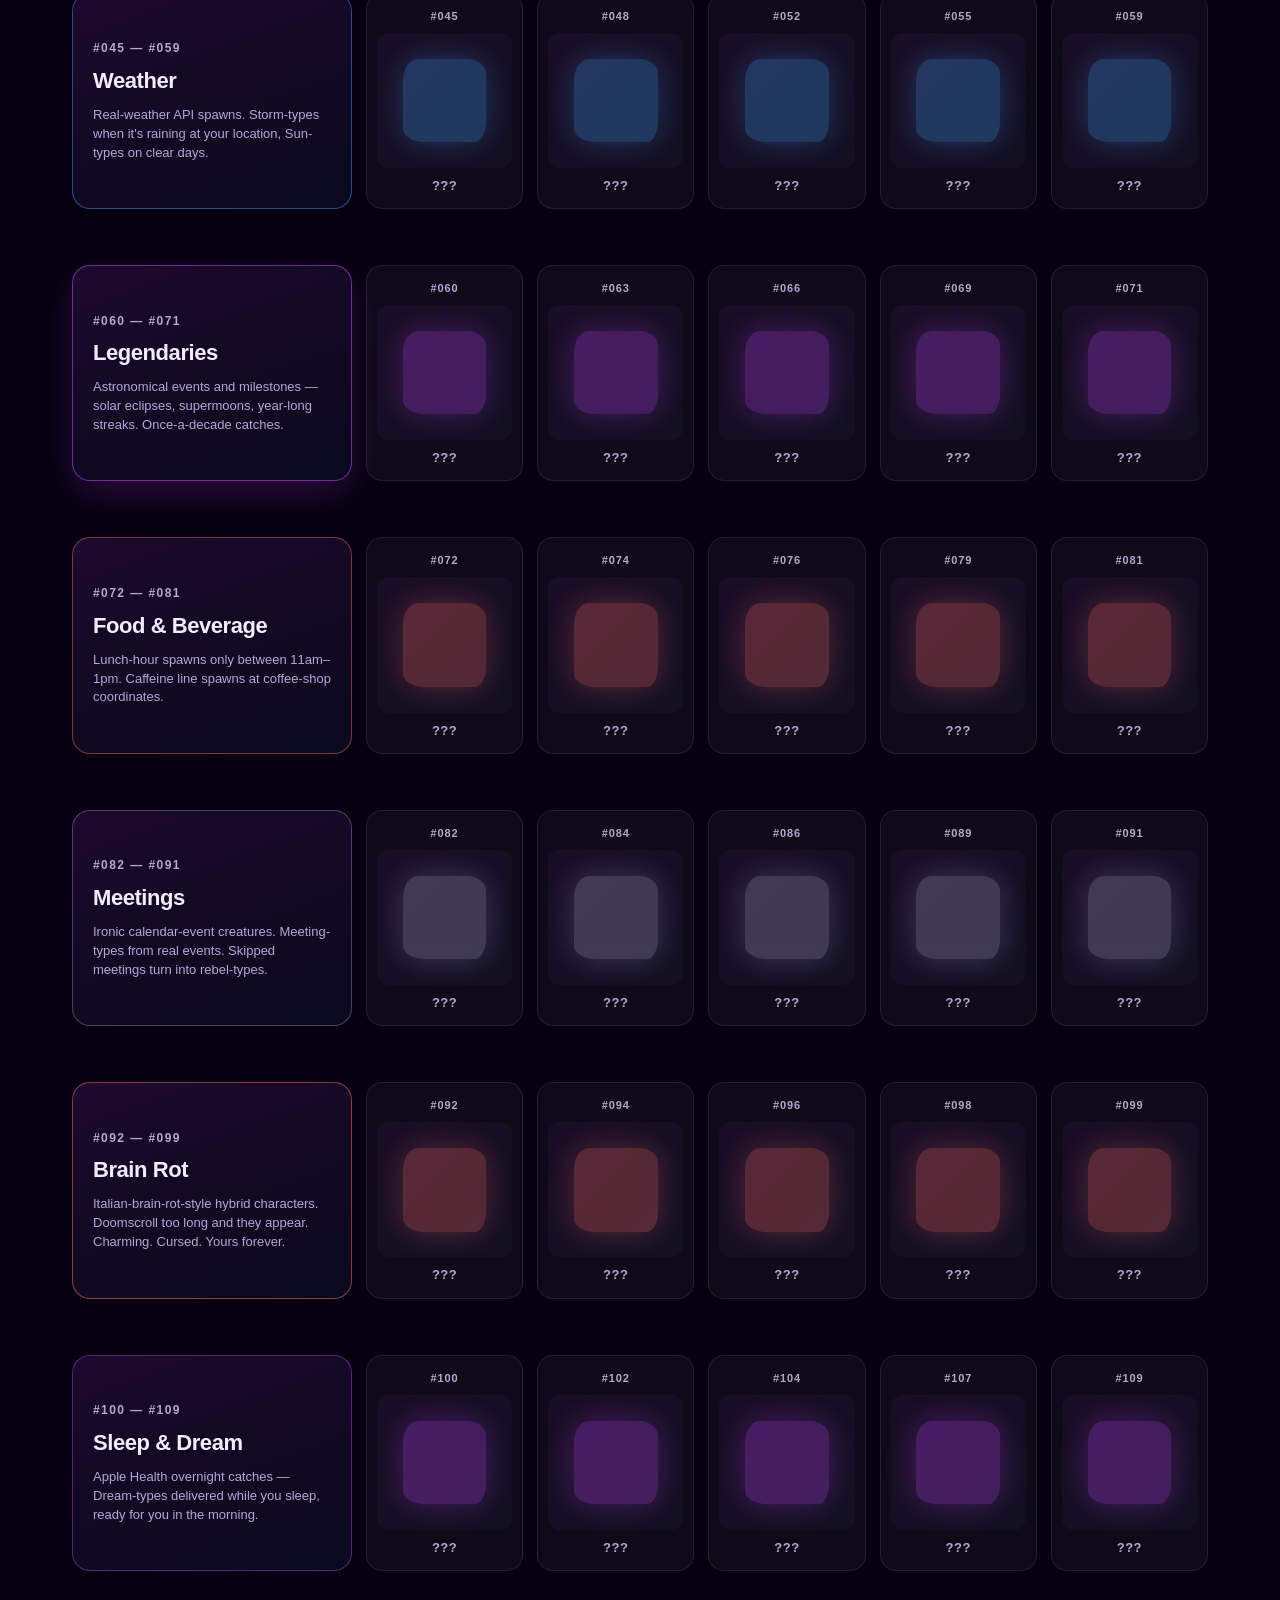
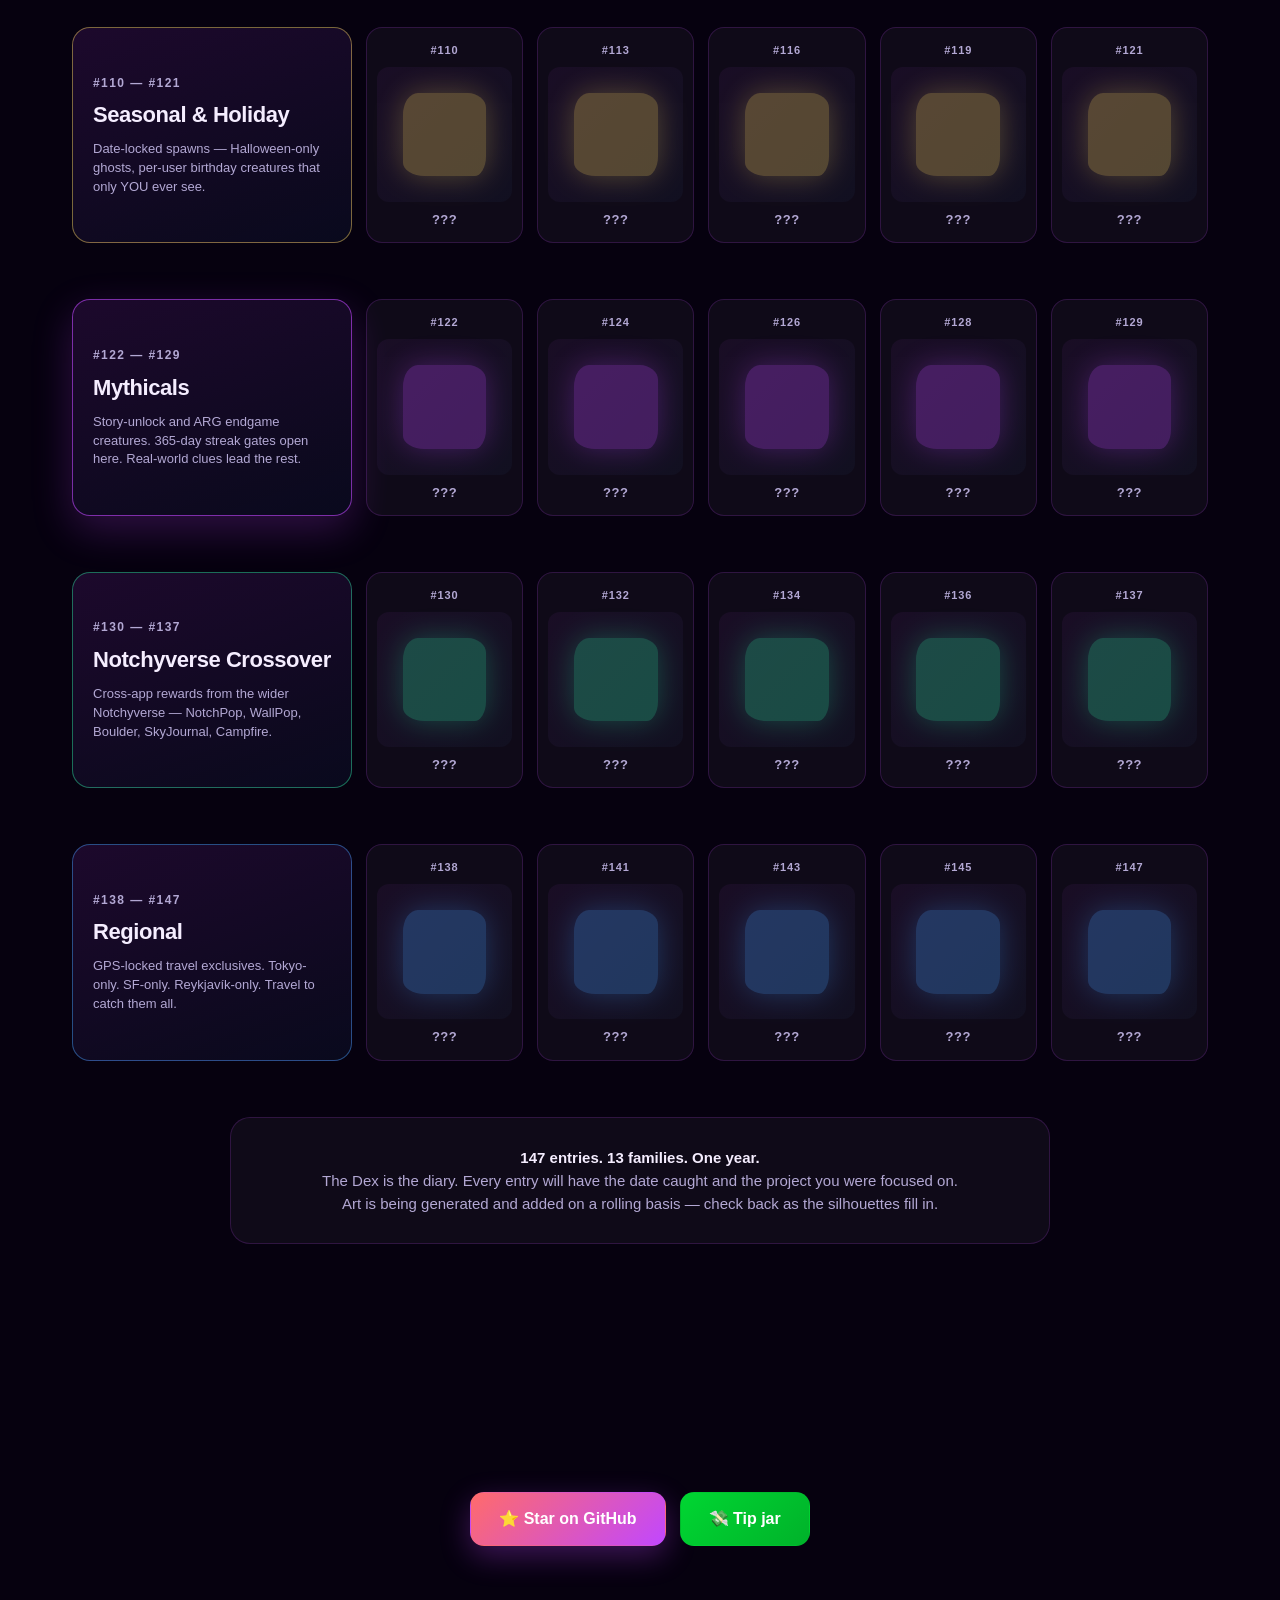
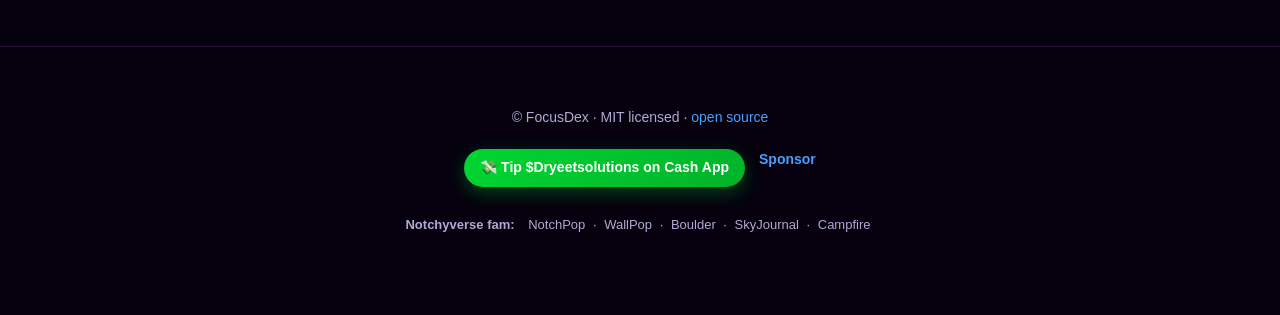
==== commit d618be0a: "v0.6.1 — Square 1080x1080 promo banner website/promo.html — animated promo banner at focusdex.pages." ====
--- a/website/creatures.html
+++ b/website/creatures.html
@@ -10,112 +10,72 @@
 <meta property="og:type" content="website">
 <link rel="stylesheet" href="styles.css">
 <style>
-  /* ===== creatures gallery — page-local styles ===== */
   .gallery-note {
-    max-width: 720px; margin: 0 auto 48px;
-    text-align: center;
-    padding: 14px 22px;
-    background: var(--card);
-    border: 1px dashed var(--border);
-    border-radius: 14px;
-    font-size: 13px; color: var(--text-dim);
-    font-style: italic;
+    max-width: 720px; margin: 0 auto 48px; text-align: center;
+    padding: 14px 22px; background: var(--card);
+    border: 1px dashed var(--border); border-radius: 14px;
+    font-size: 13px; color: var(--text-dim); font-style: italic;
   }
   .gallery-note strong { color: var(--text); font-style: normal; }
-
-  .family-block {
-    max-width: 1200px;
-    margin: 0 auto 56px;
-    padding: 0 32px;
-  }
+  .family-block { max-width: 1200px; margin: 0 auto 56px; padding: 0 32px; }
   .family-row {
-    display: grid;
-    grid-template-columns: 280px repeat(5, 1fr);
-    gap: 14px;
-    align-items: stretch;
+    display: grid; grid-template-columns: 280px repeat(5, 1fr);
+    gap: 14px; align-items: stretch;
   }
   @media (max-width: 1024px) {
     .family-row { grid-template-columns: 1fr 1fr 1fr; }
     .family-header { grid-column: 1 / -1; }
   }
-  @media (max-width: 560px) {
-    .family-row { grid-template-columns: 1fr 1fr; }
-  }
-
+  @media (max-width: 560px) { .family-row { grid-template-columns: 1fr 1fr; } }
   .family-header {
     padding: 22px 20px;
     background: linear-gradient(160deg, rgba(193, 71, 255, 0.12), rgba(71, 160, 255, 0.06));
-    border: 1px solid var(--border);
-    border-radius: 18px;
+    border: 1px solid var(--border); border-radius: 18px;
     display: flex; flex-direction: column; justify-content: center;
   }
   .family-header .family-range {
-    font-size: 12px; font-weight: 800;
-    letter-spacing: 0.12em;
-    color: var(--text-dim);
-    font-feature-settings: "tnum";
-    margin-bottom: 6px;
+    font-size: 12px; font-weight: 800; letter-spacing: 0.12em;
+    color: var(--text-dim); font-feature-settings: "tnum"; margin-bottom: 6px;
   }
   .family-header h3 {
-    font-size: 22px; font-weight: 900;
-    letter-spacing: -0.02em;
-    margin-bottom: 8px;
-    color: var(--text);
-  }
-  .family-header p {
-    font-size: 13px; color: var(--text-dim); line-height: 1.45;
-  }
-
+    font-size: 22px; font-weight: 900; letter-spacing: -0.02em;
+    margin-bottom: 8px; color: var(--text);
+  }
+  .family-header p { font-size: 13px; color: var(--text-dim); line-height: 1.45; }
   .creature-cell {
-    background: var(--card);
-    border: 1px solid var(--border);
-    border-radius: 16px;
-    padding: 14px 10px 12px;
-    text-align: center;
+    background: var(--card); border: 1px solid var(--border);
+    border-radius: 16px; padding: 14px 10px 12px; text-align: center;
     transition: transform 180ms, background 180ms, box-shadow 180ms;
     display: flex; flex-direction: column; align-items: center; gap: 8px;
-    position: relative;
-    overflow: hidden;
+    position: relative; overflow: hidden;
   }
   .creature-cell:hover {
-    transform: translateY(-3px);
-    background: var(--card-hi);
+    transform: translateY(-3px); background: var(--card-hi);
     box-shadow: 0 10px 28px rgba(193, 71, 255, 0.18);
   }
   .creature-cell .cell-dex {
-    font-size: 11px; font-weight: 800;
-    color: var(--text-dim);
-    letter-spacing: 0.08em;
-    font-feature-settings: "tnum";
+    font-size: 11px; font-weight: 800; color: var(--text-dim);
+    letter-spacing: 0.08em; font-feature-settings: "tnum";
   }
   .creature-cell .cell-art {
-    width: 100%;
-    aspect-ratio: 1;
-    display: flex; align-items: center; justify-content: center;
-    padding: 8px;
-    border-radius: 12px;
+    width: 100%; aspect-ratio: 1; display: flex;
+    align-items: center; justify-content: center;
+    padding: 8px; border-radius: 12px;
     background: linear-gradient(135deg, rgba(193, 71, 255, 0.06), rgba(71, 160, 255, 0.04));
     image-rendering: pixelated;
   }
   .creature-cell .cell-name {
-    font-size: 13px; font-weight: 800;
-    color: var(--text-dim);
+    font-size: 13px; font-weight: 800; color: var(--text-dim);
     letter-spacing: 0.04em;
   }
-  .creature-cell.has-art .cell-name {
-    color: var(--text);
-  }
+  .creature-cell.has-art .cell-name { color: var(--text); }
   .creature-cell.has-art .cell-art {
     background: linear-gradient(135deg, rgba(46, 230, 160, 0.14), rgba(193, 71, 255, 0.10));
   }
-
-  /* silhouette block — tinted by family type */
   .silhouette {
-    width: 70%; aspect-ratio: 1;
-    background: currentColor;
+    width: 70%; aspect-ratio: 1; background: currentColor;
     opacity: 0.28;
     border-radius: 18% 22% 14% 26% / 26% 18% 24% 16%;
-    filter: blur(0.4px);
     animation: silhouettePulse 4s ease-in-out infinite;
     box-shadow: 0 0 30px currentColor;
   }
@@ -123,8 +83,6 @@
     0%, 100% { transform: scale(1); opacity: 0.28; }
     50% { transform: scale(1.04); opacity: 0.38; }
   }
-
-  /* family color tints — applied at row level */
   .fam-starters    { color: var(--mint); }
   .fam-tod         { color: var(--yellow); }
   .fam-app         { color: var(--blue); }
@@ -138,8 +96,6 @@
   .fam-mythical    { color: var(--magenta); }
   .fam-notchyverse { color: var(--mint); }
   .fam-regional    { color: var(--blue); }
-
-  /* family header accent borders */
   .family-header.fam-starters    { border-color: rgba(46, 230, 160, 0.45); }
   .family-header.fam-tod         { border-color: rgba(255, 217, 96, 0.45); }
   .family-header.fam-app         { border-color: rgba(71, 160, 255, 0.45); }
@@ -153,23 +109,17 @@
   .family-header.fam-mythical    { border-color: rgba(193, 71, 255, 0.6); box-shadow: 0 14px 40px rgba(193, 71, 255, 0.22); }
   .family-header.fam-notchyverse { border-color: rgba(46, 230, 160, 0.45); }
   .family-header.fam-regional    { border-color: rgba(71, 160, 255, 0.45); }
-
-  /* the bottom callout */
   .gallery-footer-note {
-    max-width: 820px; margin: 40px auto 0;
-    text-align: center; padding: 28px 24px;
-    background: var(--card);
-    border: 1px solid var(--border);
-    border-radius: 20px;
-    color: var(--text-dim);
-    font-size: 15px;
+    max-width: 820px; margin: 40px auto 0; text-align: center;
+    padding: 28px 24px; background: var(--card);
+    border: 1px solid var(--border); border-radius: 20px;
+    color: var(--text-dim); font-size: 15px;
   }
   .gallery-footer-note strong { color: var(--text); }
 </style>
 </head>
 <body>
 
-<!-- nav -->
 <nav>
   <div class="nav-brand">
     <span class="nav-logo">⚡</span>
@@ -184,18 +134,13 @@
   </div>
 </nav>
 
-<!-- hero -->
 <section class="hero">
   <div class="hero-inner">
     <div class="status-pill">
       <span class="status-dot"></span> 147 creatures · 13 families · art in progress
     </div>
-    <h1 class="hero-title">
-      <span class="grad-text">Catch them all</span>
-    </h1>
-    <p class="hero-tagline">
-      147 creatures across 13 families.
-    </p>
+    <h1 class="hero-title"><span class="grad-text">Catch them all</span></h1>
+    <p class="hero-tagline">147 creatures across 13 families.</p>
     <p class="hero-sub">
       Every creature spawns under different conditions — the time, the app, the weather, the streak.
       Some only appear during a real solar eclipse. Some are locked to your birthday. Some only spawn in Tokyo.
@@ -203,251 +148,18 @@
   </div>
 </section>
 
-<!-- art note -->
 <div class="gallery-note">
-  <strong>Heads up:</strong> Only the three starters have sprite art so far. The rest are silhouette placeholders — more art coming as Claude Design generates it.
+  <strong>Heads up:</strong> only the three starters have sprite art so far. The rest are silhouette placeholders — more art coming as Claude Design generates it.
 </div>
 
-<!-- ====================================================================
-     THE 13 FAMILIES
-     ==================================================================== -->
-
-<!-- 1. Starters -->
-<section class="family-block">
-  <div class="family-row fam-starters">
-    <div class="family-header fam-starters">
-      <div class="family-range">#001 — #009</div>
-      <h3>Starters</h3>
-      <p>Codesprite, Inkling, and Pixibrush evolution lines. Pick one. Stick with it the whole year.</p>
-    </div>
-    <div class="creature-cell has-art">
-      <div class="cell-dex">#001</div>
-      <div class="cell-art"><div data-pixel-art="codesprite"></div></div>
-      <div class="cell-name">Codesprite</div>
-    </div>
-    <div class="creature-cell">
-      <div class="cell-dex">#002</div>
-      <div class="cell-art"><div class="silhouette"></div></div>
-      <div class="cell-name">???</div>
-    </div>
-    <div class="creature-cell">
-      <div class="cell-dex">#003</div>
-      <div class="cell-art"><div class="silhouette"></div></div>
-      <div class="cell-name">???</div>
-    </div>
-    <div class="creature-cell has-art">
-      <div class="cell-dex">#004</div>
-      <div class="cell-art"><div data-pixel-art="inkling"></div></div>
-      <div class="cell-name">Inkling</div>
-    </div>
-    <div class="creature-cell has-art">
-      <div class="cell-dex">#007</div>
-      <div class="cell-art"><div data-pixel-art="pixibrush"></div></div>
-      <div class="cell-name">Pixibrush</div>
-    </div>
-  </div>
-</section>
-
-<!-- 2. Time-of-Day -->
-<section class="family-block">
-  <div class="family-row fam-tod">
-    <div class="family-header fam-tod">
-      <div class="family-range">#010 — #024</div>
-      <h3>Time-of-Day</h3>
-      <p>Spawns shift across the day — Dawn types at sunrise, Insomniacs only between 2–5am.</p>
-    </div>
-    <div class="creature-cell"><div class="cell-dex">#010</div><div class="cell-art"><div class="silhouette"></div></div><div class="cell-name">???</div></div>
-    <div class="creature-cell"><div class="cell-dex">#013</div><div class="cell-art"><div class="silhouette"></div></div><div class="cell-name">???</div></div>
-    <div class="creature-cell"><div class="cell-dex">#016</div><div class="cell-art"><div class="silhouette"></div></div><div class="cell-name">???</div></div>
-    <div class="creature-cell"><div class="cell-dex">#020</div><div class="cell-art"><div class="silhouette"></div></div><div class="cell-name">???</div></div>
-    <div class="creature-cell"><div class="cell-dex">#024</div><div class="cell-art"><div class="silhouette"></div></div><div class="cell-name">???</div></div>
-  </div>
-</section>
-
-<!-- 3. App-Context -->
-<section class="family-block">
-  <div class="family-row fam-app">
-    <div class="family-header fam-app">
-      <div class="family-range">#025 — #044</div>
-      <h3>App-Context</h3>
-      <p>Code, Art, Doc, Sound, and Terminal types — the app you're focused in shapes what shows up.</p>
-    </div>
-    <div class="creature-cell"><div class="cell-dex">#025</div><div class="cell-art"><div class="silhouette"></div></div><div class="cell-name">???</div></div>
-    <div class="creature-cell"><div class="cell-dex">#030</div><div class="cell-art"><div class="silhouette"></div></div><div class="cell-name">???</div></div>
-    <div class="creature-cell"><div class="cell-dex">#034</div><div class="cell-art"><div class="silhouette"></div></div><div class="cell-name">???</div></div>
-    <div class="creature-cell"><div class="cell-dex">#038</div><div class="cell-art"><div class="silhouette"></div></div><div class="cell-name">???</div></div>
-    <div class="creature-cell"><div class="cell-dex">#044</div><div class="cell-art"><div class="silhouette"></div></div><div class="cell-name">???</div></div>
-  </div>
-</section>
-
-<!-- 4. Weather -->
-<section class="family-block">
-  <div class="family-row fam-weather">
-    <div class="family-header fam-weather">
-      <div class="family-range">#045 — #059</div>
-      <h3>Weather</h3>
-      <p>Real-weather API spawns. Storm-types when it's raining at your location, Sun-types on clear days.</p>
-    </div>
-    <div class="creature-cell"><div class="cell-dex">#045</div><div class="cell-art"><div class="silhouette"></div></div><div class="cell-name">???</div></div>
-    <div class="creature-cell"><div class="cell-dex">#048</div><div class="cell-art"><div class="silhouette"></div></div><div class="cell-name">???</div></div>
-    <div class="creature-cell"><div class="cell-dex">#052</div><div class="cell-art"><div class="silhouette"></div></div><div class="cell-name">???</div></div>
-    <div class="creature-cell"><div class="cell-dex">#055</div><div class="cell-art"><div class="silhouette"></div></div><div class="cell-name">???</div></div>
-    <div class="creature-cell"><div class="cell-dex">#059</div><div class="cell-art"><div class="silhouette"></div></div><div class="cell-name">???</div></div>
-  </div>
-</section>
-
-<!-- 5. Legendaries -->
-<section class="family-block">
-  <div class="family-row fam-legendary">
-    <div class="family-header fam-legendary">
-      <div class="family-range">#060 — #071</div>
-      <h3>Legendaries</h3>
-      <p>Astronomical events and milestones — solar eclipses, supermoons, year-long streaks. Once-a-decade catches.</p>
-    </div>
-    <div class="creature-cell"><div class="cell-dex">#060</div><div class="cell-art"><div class="silhouette"></div></div><div class="cell-name">???</div></div>
-    <div class="creature-cell"><div class="cell-dex">#063</div><div class="cell-art"><div class="silhouette"></div></div><div class="cell-name">???</div></div>
-    <div class="creature-cell"><div class="cell-dex">#066</div><div class="cell-art"><div class="silhouette"></div></div><div class="cell-name">???</div></div>
-    <div class="creature-cell"><div class="cell-dex">#069</div><div class="cell-art"><div class="silhouette"></div></div><div class="cell-name">???</div></div>
-    <div class="creature-cell"><div class="cell-dex">#071</div><div class="cell-art"><div class="silhouette"></div></div><div class="cell-name">???</div></div>
-  </div>
-</section>
-
-<!-- 6. Food & Beverage -->
-<section class="family-block">
-  <div class="family-row fam-food">
-    <div class="family-header fam-food">
-      <div class="family-range">#072 — #081</div>
-      <h3>Food &amp; Beverage</h3>
-      <p>Lunch-hour spawns only between 11am–1pm. Caffeine line spawns at coffee-shop coordinates.</p>
-    </div>
-    <div class="creature-cell"><div class="cell-dex">#072</div><div class="cell-art"><div class="silhouette"></div></div><div class="cell-name">???</div></div>
-    <div class="creature-cell"><div class="cell-dex">#074</div><div class="cell-art"><div class="silhouette"></div></div><div class="cell-name">???</div></div>
-    <div class="creature-cell"><div class="cell-dex">#076</div><div class="cell-art"><div class="silhouette"></div></div><div class="cell-name">???</div></div>
-    <div class="creature-cell"><div class="cell-dex">#079</div><div class="cell-art"><div class="silhouette"></div></div><div class="cell-name">???</div></div>
-    <div class="creature-cell"><div class="cell-dex">#081</div><div class="cell-art"><div class="silhouette"></div></div><div class="cell-name">???</div></div>
-  </div>
-</section>
-
-<!-- 7. Meetings -->
-<section class="family-block">
-  <div class="family-row fam-meetings">
-    <div class="family-header fam-meetings">
-      <div class="family-range">#082 — #091</div>
-      <h3>Meetings</h3>
-      <p>Ironic calendar-event creatures. Meeting-types from real events. Skipped meetings turn into rebel-types.</p>
-    </div>
-    <div class="creature-cell"><div class="cell-dex">#082</div><div class="cell-art"><div class="silhouette"></div></div><div class="cell-name">???</div></div>
-    <div class="creature-cell"><div class="cell-dex">#084</div><div class="cell-art"><div class="silhouette"></div></div><div class="cell-name">???</div></div>
-    <div class="creature-cell"><div class="cell-dex">#086</div><div class="cell-art"><div class="silhouette"></div></div><div class="cell-name">???</div></div>
-    <div class="creature-cell"><div class="cell-dex">#089</div><div class="cell-art"><div class="silhouette"></div></div><div class="cell-name">???</div></div>
-    <div class="creature-cell"><div class="cell-dex">#091</div><div class="cell-art"><div class="silhouette"></div></div><div class="cell-name">???</div></div>
-  </div>
-</section>
-
-<!-- 8. Brain Rot -->
-<section class="family-block">
-  <div class="family-row fam-brainrot">
-    <div class="family-header fam-brainrot">
-      <div class="family-range">#092 — #099</div>
-      <h3>Brain Rot</h3>
-      <p>Italian-brain-rot-style hybrid characters. Doomscroll too long and they appear. Charming. Cursed. Yours forever.</p>
-    </div>
-    <div class="creature-cell"><div class="cell-dex">#092</div><div class="cell-art"><div class="silhouette"></div></div><div class="cell-name">???</div></div>
-    <div class="creature-cell"><div class="cell-dex">#094</div><div class="cell-art"><div class="silhouette"></div></div><div class="cell-name">???</div></div>
-    <div class="creature-cell"><div class="cell-dex">#096</div><div class="cell-art"><div class="silhouette"></div></div><div class="cell-name">???</div></div>
-    <div class="creature-cell"><div class="cell-dex">#098</div><div class="cell-art"><div class="silhouette"></div></div><div class="cell-name">???</div></div>
-    <div class="creature-cell"><div class="cell-dex">#099</div><div class="cell-art"><div class="silhouette"></div></div><div class="cell-name">???</div></div>
-  </div>
-</section>
-
-<!-- 9. Sleep & Dream -->
-<section class="family-block">
-  <div class="family-row fam-sleep">
-    <div class="family-header fam-sleep">
-      <div class="family-range">#100 — #109</div>
-      <h3>Sleep &amp; Dream</h3>
-      <p>Apple Health overnight catches — Dream-types delivered while you sleep, ready for you in the morning.</p>
-    </div>
-    <div class="creature-cell"><div class="cell-dex">#100</div><div class="cell-art"><div class="silhouette"></div></div><div class="cell-name">???</div></div>
-    <div class="creature-cell"><div class="cell-dex">#102</div><div class="cell-art"><div class="silhouette"></div></div><div class="cell-name">???</div></div>
-    <div class="creature-cell"><div class="cell-dex">#104</div><div class="cell-art"><div class="silhouette"></div></div><div class="cell-name">???</div></div>
-    <div class="creature-cell"><div class="cell-dex">#107</div><div class="cell-art"><div class="silhouette"></div></div><div class="cell-name">???</div></div>
-    <div class="creature-cell"><div class="cell-dex">#109</div><div class="cell-art"><div class="silhouette"></div></div><div class="cell-name">???</div></div>
-  </div>
-</section>
-
-<!-- 10. Seasonal & Holiday -->
-<section class="family-block">
-  <div class="family-row fam-seasonal">
-    <div class="family-header fam-seasonal">
-      <div class="family-range">#110 — #121</div>
-      <h3>Seasonal &amp; Holiday</h3>
-      <p>Date-locked spawns — Halloween-only ghosts, per-user birthday creatures that only YOU ever see.</p>
-    </div>
-    <div class="creature-cell"><div class="cell-dex">#110</div><div class="cell-art"><div class="silhouette"></div></div><div class="cell-name">???</div></div>
-    <div class="creature-cell"><div class="cell-dex">#113</div><div class="cell-art"><div class="silhouette"></div></div><div class="cell-name">???</div></div>
-    <div class="creature-cell"><div class="cell-dex">#116</div><div class="cell-art"><div class="silhouette"></div></div><div class="cell-name">???</div></div>
-    <div class="creature-cell"><div class="cell-dex">#119</div><div class="cell-art"><div class="silhouette"></div></div><div class="cell-name">???</div></div>
-    <div class="creature-cell"><div class="cell-dex">#121</div><div class="cell-art"><div class="silhouette"></div></div><div class="cell-name">???</div></div>
-  </div>
-</section>
-
-<!-- 11. Mythicals -->
-<section class="family-block">
-  <div class="family-row fam-mythical">
-    <div class="family-header fam-mythical">
-      <div class="family-range">#122 — #129</div>
-      <h3>Mythicals</h3>
-      <p>Story-unlock and ARG endgame creatures. 365-day streak gates open here. Real-world clues lead the rest.</p>
-    </div>
-    <div class="creature-cell"><div class="cell-dex">#122</div><div class="cell-art"><div class="silhouette"></div></div><div class="cell-name">???</div></div>
-    <div class="creature-cell"><div class="cell-dex">#124</div><div class="cell-art"><div class="silhouette"></div></div><div class="cell-name">???</div></div>
-    <div class="creature-cell"><div class="cell-dex">#126</div><div class="cell-art"><div class="silhouette"></div></div><div class="cell-name">???</div></div>
-    <div class="creature-cell"><div class="cell-dex">#128</div><div class="cell-art"><div class="silhouette"></div></div><div class="cell-name">???</div></div>
-    <div class="creature-cell"><div class="cell-dex">#129</div><div class="cell-art"><div class="silhouette"></div></div><div class="cell-name">???</div></div>
-  </div>
-</section>
-
-<!-- 12. Notchyverse Crossover -->
-<section class="family-block">
-  <div class="family-row fam-notchyverse">
-    <div class="family-header fam-notchyverse">
-      <div class="family-range">#130 — #137</div>
-      <h3>Notchyverse Crossover</h3>
-      <p>Cross-app rewards from the wider Notchyverse — NotchPop, WallPop, Boulder, SkyJournal, Campfire.</p>
-    </div>
-    <div class="creature-cell"><div class="cell-dex">#130</div><div class="cell-art"><div class="silhouette"></div></div><div class="cell-name">???</div></div>
-    <div class="creature-cell"><div class="cell-dex">#132</div><div class="cell-art"><div class="silhouette"></div></div><div class="cell-name">???</div></div>
-    <div class="creature-cell"><div class="cell-dex">#134</div><div class="cell-art"><div class="silhouette"></div></div><div class="cell-name">???</div></div>
-    <div class="creature-cell"><div class="cell-dex">#136</div><div class="cell-art"><div class="silhouette"></div></div><div class="cell-name">???</div></div>
-    <div class="creature-cell"><div class="cell-dex">#137</div><div class="cell-art"><div class="silhouette"></div></div><div class="cell-name">???</div></div>
-  </div>
-</section>
-
-<!-- 13. Regional -->
-<section class="family-block">
-  <div class="family-row fam-regional">
-    <div class="family-header fam-regional">
-      <div class="family-range">#138 — #147</div>
-      <h3>Regional</h3>
-      <p>GPS-locked travel exclusives. Tokyo-only. SF-only. Reykjavík-only. Travel to catch them all.</p>
-    </div>
-    <div class="creature-cell"><div class="cell-dex">#138</div><div class="cell-art"><div class="silhouette"></div></div><div class="cell-name">???</div></div>
-    <div class="creature-cell"><div class="cell-dex">#141</div><div class="cell-art"><div class="silhouette"></div></div><div class="cell-name">???</div></div>
-    <div class="creature-cell"><div class="cell-dex">#143</div><div class="cell-art"><div class="silhouette"></div></div><div class="cell-name">???</div></div>
-    <div class="creature-cell"><div class="cell-dex">#145</div><div class="cell-art"><div class="silhouette"></div></div><div class="cell-name">???</div></div>
-    <div class="creature-cell"><div class="cell-dex">#147</div><div class="cell-art"><div class="silhouette"></div></div><div class="cell-name">???</div></div>
-  </div>
-</section>
-
-<!-- closing note -->
+<div id="gallery-mount"></div>
+
 <div class="gallery-footer-note">
   <strong>147 entries. 13 families. One year.</strong><br>
   The Dex is the diary. Every entry will have the date caught and the project you were focused on.<br>
   Art is being generated and added on a rolling basis — check back as the silhouettes fill in.
 </div>
 
-<!-- cta -->
 <section class="section cta-section" style="padding-top: 80px;">
   <h2 class="section-title reveal">Want first dibs?</h2>
   <p class="section-lead reveal reveal-delay-1">Star the repo. We'll ping you the second v1.0 ships.</p>
@@ -457,7 +169,6 @@
   </div>
 </section>
 
-<!-- footer -->
 <footer>
   <div class="footer-main">
     <span>© FocusDex · MIT licensed · <a href="https://github.com/bendawg2010/FocusDex" target="_blank" rel="noopener">open source</a></span>
@@ -478,29 +189,128 @@
 
 <script src="pixel-art.js"></script>
 <script>
-  /* Gallery: stagger-in cells on scroll for a satisfying reveal. */
+  /* Build the 13-family gallery using safe DOM construction (no innerHTML). */
   (function () {
     'use strict';
+    var FAMILIES = [
+      { key:'starters',    range:'#001 — #009', name:'Starters',
+        desc:'Codesprite, Inkling, and Pixibrush evolution lines. Pick one. Stick with it the whole year.',
+        cells:[ {dex:'#001',name:'Codesprite',sprite:'codesprite'},
+                {dex:'#002'},{dex:'#003'},
+                {dex:'#004',name:'Inkling',sprite:'inkling'},
+                {dex:'#007',name:'Pixibrush',sprite:'pixibrush'} ] },
+      { key:'tod',         range:'#010 — #024', name:'Time-of-Day',
+        desc:'Spawns shift across the day — Dawn types at sunrise, Insomniacs only between 2–5am.',
+        cells:[{dex:'#010'},{dex:'#013'},{dex:'#016'},{dex:'#020'},{dex:'#024'}] },
+      { key:'app',         range:'#025 — #044', name:'App-Context',
+        desc:'Code, Art, Doc, Sound, and Terminal types — the app you\'re focused in shapes what shows up.',
+        cells:[{dex:'#025'},{dex:'#030'},{dex:'#034'},{dex:'#038'},{dex:'#044'}] },
+      { key:'weather',     range:'#045 — #059', name:'Weather',
+        desc:'Real-weather API spawns. Storm-types when it\'s raining at your location, Sun-types on clear days.',
+        cells:[{dex:'#045'},{dex:'#048'},{dex:'#052'},{dex:'#055'},{dex:'#059'}] },
+      { key:'legendary',   range:'#060 — #071', name:'Legendaries',
+        desc:'Astronomical events and milestones — solar eclipses, supermoons, year-long streaks. Once-a-decade catches.',
+        cells:[{dex:'#060'},{dex:'#063'},{dex:'#066'},{dex:'#069'},{dex:'#071'}] },
+      { key:'food',        range:'#072 — #081', name:'Food & Beverage',
+        desc:'Lunch-hour spawns only between 11am–1pm. Caffeine line spawns at coffee-shop coordinates.',
+        cells:[{dex:'#072'},{dex:'#074'},{dex:'#076'},{dex:'#079'},{dex:'#081'}] },
+      { key:'meetings',    range:'#082 — #091', name:'Meetings',
+        desc:'Ironic calendar-event creatures. Meeting-types from real events. Skipped meetings turn into rebel-types.',
+        cells:[{dex:'#082'},{dex:'#084'},{dex:'#086'},{dex:'#089'},{dex:'#091'}] },
+      { key:'brainrot',    range:'#092 — #099', name:'Brain Rot',
+        desc:'Italian-brain-rot-style hybrid characters. Doomscroll too long and they appear. Charming. Cursed. Yours forever.',
+        cells:[{dex:'#092'},{dex:'#094'},{dex:'#096'},{dex:'#098'},{dex:'#099'}] },
+      { key:'sleep',       range:'#100 — #109', name:'Sleep & Dream',
+        desc:'Apple Health overnight catches — Dream-types delivered while you sleep, ready for you in the morning.',
+        cells:[{dex:'#100'},{dex:'#102'},{dex:'#104'},{dex:'#107'},{dex:'#109'}] },
+      { key:'seasonal',    range:'#110 — #121', name:'Seasonal & Holiday',
+        desc:'Date-locked spawns — Halloween-only ghosts, per-user birthday creatures that only YOU ever see.',
+        cells:[{dex:'#110'},{dex:'#113'},{dex:'#116'},{dex:'#119'},{dex:'#121'}] },
+      { key:'mythical',    range:'#122 — #129', name:'Mythicals',
+        desc:'Story-unlock and ARG endgame creatures. 365-day streak gates open here. Real-world clues lead the rest.',
+        cells:[{dex:'#122'},{dex:'#124'},{dex:'#126'},{dex:'#128'},{dex:'#129'}] },
+      { key:'notchyverse', range:'#130 — #137', name:'Notchyverse Crossover',
+        desc:'Cross-app rewards from the wider Notchyverse — NotchPop, WallPop, Boulder, SkyJournal, Campfire.',
+        cells:[{dex:'#130'},{dex:'#132'},{dex:'#134'},{dex:'#136'},{dex:'#137'}] },
+      { key:'regional',    range:'#138 — #147', name:'Regional',
+        desc:'GPS-locked travel exclusives. Tokyo-only. SF-only. Reykjavík-only. Travel to catch them all.',
+        cells:[{dex:'#138'},{dex:'#141'},{dex:'#143'},{dex:'#145'},{dex:'#147'}] }
+    ];
+
+    function el(tag, cls) {
+      var n = document.createElement(tag);
+      if (cls) n.className = cls;
+      return n;
+    }
+    function elText(tag, cls, text) {
+      var n = el(tag, cls);
+      n.textContent = text;
+      return n;
+    }
+
+    var mount = document.getElementById('gallery-mount');
+    if (!mount) return;
+
+    FAMILIES.forEach(function (fam) {
+      var section = el('section', 'family-block');
+      var row = el('div', 'family-row fam-' + fam.key);
+
+      var header = el('div', 'family-header fam-' + fam.key);
+      header.appendChild(elText('div', 'family-range', fam.range));
+      header.appendChild(elText('h3', null, fam.name));
+      header.appendChild(elText('p', null, fam.desc));
+      row.appendChild(header);
+
+      fam.cells.forEach(function (cell) {
+        var hasArt = !!cell.sprite;
+        var cellEl = el('div', 'creature-cell' + (hasArt ? ' has-art' : ''));
+        cellEl.appendChild(elText('div', 'cell-dex', cell.dex));
+        var art = el('div', 'cell-art');
+        if (hasArt) {
+          var slot = el('div', null);
+          slot.setAttribute('data-pixel-art', cell.sprite);
+          art.appendChild(slot);
+        } else {
+          art.appendChild(el('div', 'silhouette'));
+        }
+        cellEl.appendChild(art);
+        cellEl.appendChild(elText('div', 'cell-name', cell.name || '???'));
+        row.appendChild(cellEl);
+      });
+
+      section.appendChild(row);
+      mount.appendChild(section);
+    });
+
+    /* Render sprite art into freshly-mounted slots. */
+    if (window.FocusDexPixels && typeof window.FocusDexPixels.makeSVG === 'function') {
+      mount.querySelectorAll('[data-pixel-art]').forEach(function (slot) {
+        var svg = window.FocusDexPixels.makeSVG(slot.getAttribute('data-pixel-art'));
+        if (svg) slot.appendChild(svg);
+      });
+    }
+
+    /* Stagger-in reveal on scroll. */
     if (typeof IntersectionObserver !== 'function') return;
-    var cells = document.querySelectorAll('.creature-cell, .family-header');
-    cells.forEach(function (c) {
+    var targets = mount.querySelectorAll('.creature-cell, .family-header');
+    targets.forEach(function (c) {
       c.style.opacity = '0';
       c.style.transform = 'translateY(16px)';
       c.style.transition = 'opacity 520ms cubic-bezier(0.2,0.7,0.2,1), transform 520ms cubic-bezier(0.2,0.7,0.2,1)';
     });
     var io = new IntersectionObserver(function (entries) {
-      entries.forEach(function (entry, i) {
+      entries.forEach(function (entry) {
         if (!entry.isIntersecting) return;
-        var el = entry.target;
-        var sibs = Array.prototype.slice.call(el.parentNode.children);
-        var idx = sibs.indexOf(el);
-        el.style.transitionDelay = Math.min(idx, 6) * 60 + 'ms';
-        el.style.opacity = '1';
-        el.style.transform = 'translateY(0)';
-        io.unobserve(el);
+        var elNode = entry.target;
+        var sibs = Array.prototype.slice.call(elNode.parentNode.children);
+        var idx = sibs.indexOf(elNode);
+        elNode.style.transitionDelay = Math.min(idx, 6) * 60 + 'ms';
+        elNode.style.opacity = '1';
+        elNode.style.transform = 'translateY(0)';
+        io.unobserve(elNode);
       });
     }, { threshold: 0.15, rootMargin: '0px 0px -40px 0px' });
-    cells.forEach(function (c) { io.observe(c); });
+    targets.forEach(function (c) { io.observe(c); });
   })();
 </script>
 
